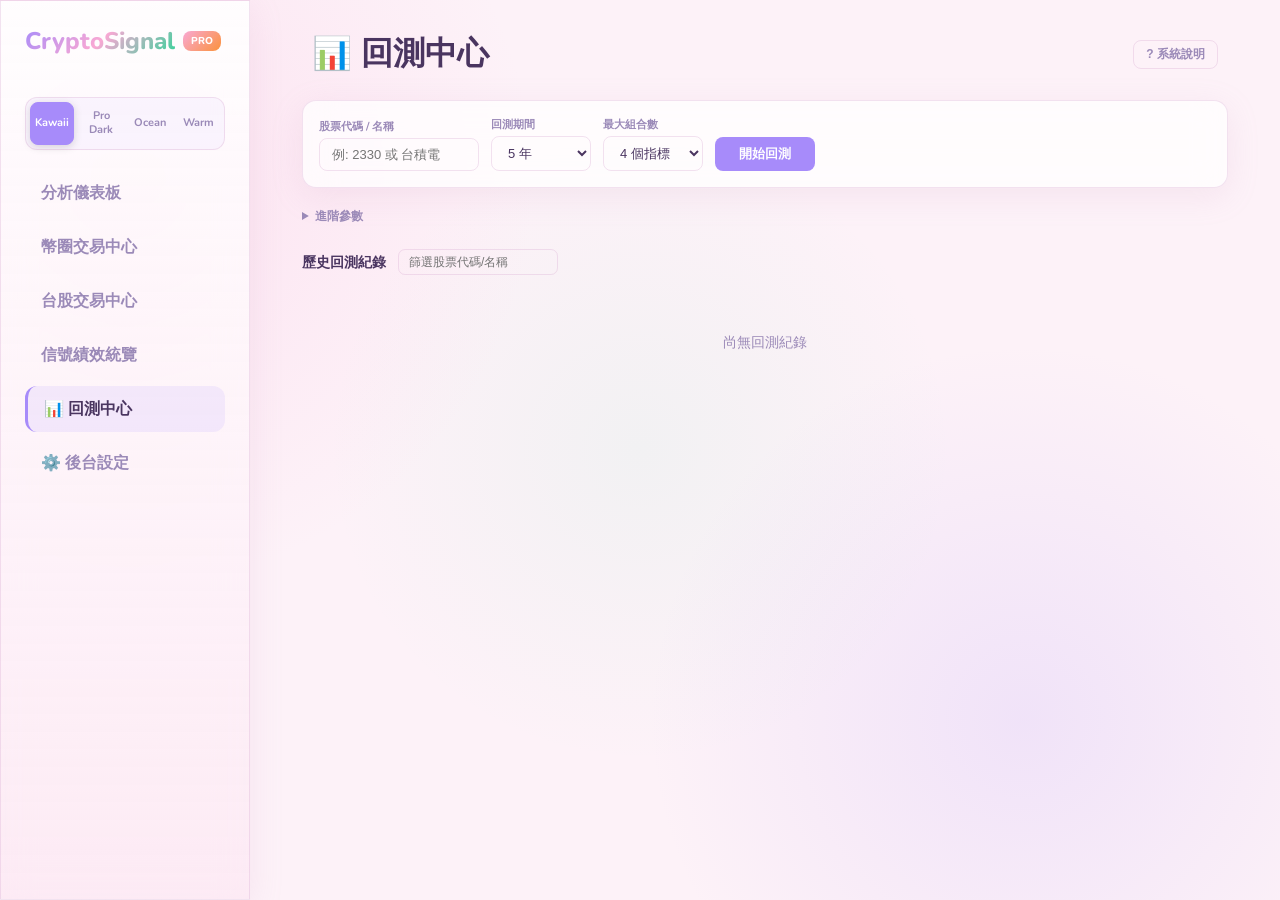
==== frontend/backtest.html @ 54efed79 "feat: 回測中心完整實作 — 引擎、指標、前端、統計排行 - 新增回測引擎 (backtest_engine.py)：numpy 預提取陣列優化，1079 組合 < 1 秒 - 新增 3 個技術指" ====
<!DOCTYPE html>
<html lang="zh-TW" data-theme="kawaii">

<head>
    <meta charset="UTF-8">
    <meta name="viewport" content="width=device-width, initial-scale=1.0">
    <title>回測中心 | CryptoSignal Pro</title>
    <link
        href="https://fonts.googleapis.com/css2?family=Inter:wght@300;400;600;700&family=Outfit:wght@500;700&display=swap"
        rel="stylesheet">
    <link rel="stylesheet" href="style.css">
    <script>
        (function () {
            var t = localStorage.getItem('csp-theme') || 'kawaii';
            document.documentElement.setAttribute('data-theme', t);
        })();
    </script>
    <style>
        .bt-content { padding: 0 20px 24px; }

        /* ── 輸入表單 ── */
        .bt-form {
            display: flex; gap: 12px; align-items: flex-end;
            flex-wrap: wrap; margin-bottom: 20px;
        }
        .bt-form .field { display: flex; flex-direction: column; gap: 4px; }
        .bt-form label { font-size: 11px; font-weight: 700; color: var(--text-muted); }
        .bt-form input, .bt-form select {
            padding: 8px 12px; border-radius: 8px; font-size: 13px;
            border: 1.5px solid var(--border-color);
            background: var(--card-bg); color: var(--text-primary);
        }
        .bt-form input { width: 160px; }
        /* ── 股票搜尋自動完成 ── */
        .symbol-wrap { position: relative; }
        .symbol-dropdown {
            display: none; position: absolute; top: 100%; left: 0; right: 0;
            z-index: 10; margin-top: 2px; border-radius: 8px; overflow: hidden;
            background: var(--card-bg); border: 1.5px solid var(--border-color);
            box-shadow: 0 8px 24px rgba(0,0,0,0.15); max-height: 220px; overflow-y: auto;
        }
        .symbol-dropdown.show { display: block; }
        .symbol-option {
            padding: 8px 12px; font-size: 12px; cursor: pointer;
            display: flex; justify-content: space-between; gap: 8px;
            transition: background 0.1s;
        }
        .symbol-option:hover, .symbol-option.active { background: rgba(167,139,250,0.1); }
        .symbol-option .so-code { font-weight: 700; }
        .symbol-option .so-name { color: var(--text-muted); }
        .symbol-option .so-sector { font-size: 10px; color: var(--text-muted); opacity: 0.7; }
        .bt-form select { min-width: 100px; }
        .bt-form .btn-run {
            padding: 8px 24px; border-radius: 8px; font-size: 13px; font-weight: 700;
            border: none; cursor: pointer;
            background: var(--primary); color: #fff;
            transition: opacity 0.2s;
        }
        .bt-form .btn-run:hover { opacity: 0.85; }
        .bt-form .btn-run:disabled { opacity: 0.4; cursor: not-allowed; }

        /* ── 進階參數收合 ── */
        .bt-advanced { margin-bottom: 16px; }
        .bt-advanced summary {
            font-size: 12px; color: var(--text-muted); cursor: pointer;
            font-weight: 600; margin-bottom: 8px;
        }
        .bt-advanced .adv-row {
            display: flex; gap: 12px; flex-wrap: wrap;
        }
        .bt-advanced .adv-row .field input { width: 120px; }

        /* ── 進度條 ── */
        .bt-progress-wrap {
            display: none; margin-bottom: 20px;
            padding: 16px; border-radius: 12px;
            background: var(--card-bg); border: 1.5px solid var(--border-color);
        }
        .bt-progress-wrap.show { display: block; }
        .bt-progress-label { font-size: 12px; color: var(--text-muted); margin-bottom: 6px; }
        .bt-progress-bar {
            width: 100%; height: 8px; border-radius: 4px;
            background: rgba(167,139,250,0.1); overflow: hidden;
        }
        .bt-progress-bar .fill {
            height: 100%; border-radius: 4px;
            background: var(--primary); transition: width 0.3s;
        }

        /* ── 基準列 ── */
        .bt-baseline {
            font-size: 13px; color: var(--text-muted); margin-bottom: 14px;
        }
        .bt-baseline .val { font-weight: 700; }

        /* ── 結果表格 ── */
        .bt-table-wrap {
            overflow-x: auto; border-radius: 14px;
            border: 1.5px solid var(--border-color);
            background: var(--card-bg, rgba(255,255,255,0.02));
            margin-bottom: 24px;
        }
        .bt-table {
            width: 100%; border-collapse: collapse; font-size: 12px; white-space: nowrap;
        }
        .bt-table th {
            position: sticky; top: 0; z-index: 2;
            background: rgba(167,139,250,0.1); backdrop-filter: blur(4px);
            padding: 10px 10px; text-align: left; font-weight: 700;
            font-size: 11px; color: var(--text-muted);
            border-bottom: 2px solid var(--border-color);
            cursor: pointer; user-select: none;
        }
        .bt-table th:hover { background: rgba(167,139,250,0.18); }
        .bt-table th.sort-asc::after { content: ' \u25B2'; font-size: 9px; }
        .bt-table th.sort-desc::after { content: ' \u25BC'; font-size: 9px; }
        .bt-table td {
            padding: 8px 10px; border-bottom: 1px solid rgba(167,139,250,0.06);
            vertical-align: middle;
        }
        .bt-table tr:hover { background: rgba(167,139,250,0.05); }
        .bt-table .num { text-align: right; font-variant-numeric: tabular-nums; }
        .bt-table .pos { color: var(--buy-color, #10b981); font-weight: 600; }
        .bt-table .neg { color: var(--sell-color, #ef4444); font-weight: 600; }

        /* ── 展開的交易明細 ── */
        .trade-detail-row td { padding: 0 !important; }
        .trade-detail-inner {
            max-height: 300px; overflow-y: auto;
            padding: 10px 16px; background: rgba(167,139,250,0.03);
        }
        .trade-detail-inner table {
            width: 100%; border-collapse: collapse; font-size: 11px;
            table-layout: fixed;
        }
        .trade-detail-inner th {
            position: static; background: transparent;
            border-bottom: 1px solid var(--border-color);
            padding: 6px 8px; font-size: 10px; font-weight: 700;
            color: var(--text-muted); white-space: nowrap;
        }
        .trade-detail-inner td {
            padding: 5px 8px; border-bottom: 1px solid rgba(167,139,250,0.04);
            white-space: nowrap;
        }
        .trade-detail-inner .num {
            text-align: right; font-variant-numeric: tabular-nums;
        }
        .trade-detail-inner .pos { color: var(--buy-color, #10b981); font-weight: 600; }
        .trade-detail-inner .neg { color: var(--sell-color, #ef4444); font-weight: 600; }

        /* ── combo tag ── */
        .combo-tag {
            display: inline-block; padding: 2px 8px; margin: 1px 2px;
            border-radius: 6px; font-size: 11px; font-weight: 600;
            background: rgba(167,139,250,0.12); color: var(--primary);
        }

        /* ── 歷史紀錄 ── */
        .bt-history { margin-top: 8px; }
        .bt-history-header {
            display: flex; align-items: center; gap: 12px; margin-bottom: 10px;
        }
        .bt-history-header h3 {
            font-size: 14px; color: var(--text-primary); margin: 0;
        }
        .history-filter {
            padding: 5px 10px; border-radius: 7px; font-size: 12px;
            border: 1.5px solid var(--border-color);
            background: var(--card-bg); color: var(--text-primary);
            width: 160px; transition: border-color 0.2s;
        }
        .history-filter:focus { border-color: var(--primary); outline: none; }
        .history-filter-count {
            font-size: 11px; color: var(--text-muted); margin-left: auto;
        }
        .history-item {
            display: flex; gap: 16px; align-items: center;
            padding: 10px 14px; border-radius: 10px 10px 10px 10px;
            background: var(--card-bg); border: 1px solid var(--border-color);
            font-size: 12px; cursor: pointer; transition: background 0.15s;
            margin-bottom: 6px;
        }
        .history-item:hover { background: rgba(167,139,250,0.06); }
        .history-item.expanded {
            border-bottom-left-radius: 0; border-bottom-right-radius: 0;
            margin-bottom: 0; border-bottom-color: transparent;
            background: rgba(167,139,250,0.06);
        }
        .history-item .hi-symbol { font-weight: 700; min-width: 90px; }
        .history-item .hi-date { color: var(--text-muted); min-width: 130px; }
        .history-item .hi-actions {
            margin-left: auto; display: flex; align-items: center; gap: 8px;
        }
        .history-item .hi-toggle {
            font-size: 10px; color: var(--text-muted);
            transition: transform 0.2s;
        }
        .history-item .hi-del {
            padding: 2px 6px; border-radius: 5px; border: none; cursor: pointer;
            font-size: 11px; color: var(--text-muted); background: transparent;
            transition: all 0.15s;
        }
        .history-item .hi-del:hover {
            color: var(--sell-color, #ef4444); background: rgba(239,68,68,0.1);
        }
        .history-item.expanded .hi-toggle { transform: rotate(180deg); }
        .history-expand {
            display: none; margin-bottom: 6px; padding: 16px;
            border-radius: 0 0 10px 10px;
            background: var(--card-bg); border: 1px solid var(--border-color);
            border-top: none;
            animation: expandSlide 0.2s ease-out;
        }
        .history-expand.show { display: block; }
        @keyframes expandSlide { from { opacity: 0; max-height: 0; } to { opacity: 1; max-height: 2000px; } }

        /* ── 組合排行榜 ── */
        .bt-stats { margin-bottom: 20px; }
        .bt-stats-header {
            display: flex; align-items: center; gap: 10px; margin-bottom: 10px;
        }
        .bt-stats-header h3 { font-size: 14px; color: var(--text-primary); margin: 0; }
        .bt-stats-header .stats-sub { font-size: 11px; color: var(--text-muted); }
        .stats-card-grid {
            display: grid;
            grid-template-columns: repeat(auto-fill, minmax(320px, 1fr));
            gap: 10px;
        }
        .stats-card {
            padding: 14px 16px; border-radius: 12px;
            background: var(--card-bg); border: 1.5px solid var(--border-color);
            transition: border-color 0.15s;
        }
        .stats-card:hover { border-color: rgba(167,139,250,0.4); }
        .stats-card .sc-rank {
            display: inline-flex; align-items: center; justify-content: center;
            width: 22px; height: 22px; border-radius: 6px; font-size: 11px; font-weight: 700;
            background: rgba(167,139,250,0.15); color: var(--primary); margin-right: 8px;
        }
        .stats-card .sc-rank.gold { background: rgba(255,193,7,0.2); color: #f59e0b; }
        .stats-card .sc-rank.silver { background: rgba(156,163,175,0.2); color: #9ca3af; }
        .stats-card .sc-rank.bronze { background: rgba(205,127,50,0.2); color: #cd7f32; }
        .stats-card .sc-combos { margin-bottom: 8px; }
        .stats-card .sc-metrics {
            display: flex; gap: 14px; flex-wrap: wrap;
            font-size: 11px; color: var(--text-muted); margin-bottom: 6px;
        }
        .stats-card .sc-metrics b { color: var(--text-primary); }
        .stats-card .sc-stocks {
            font-size: 11px; color: var(--text-muted); line-height: 1.6;
        }
        .stats-card .sc-stocks .stock-tag {
            display: inline-block; padding: 1px 7px; margin: 1px 2px;
            border-radius: 5px; font-size: 10px; font-weight: 600;
            background: rgba(16,185,129,0.1); color: var(--buy-color, #10b981);
        }
        .stats-card .sc-stocks .stock-tag.neg {
            background: rgba(239,68,68,0.1); color: var(--sell-color, #ef4444);
        }

        /* ── 空態 ── */
        .bt-empty {
            text-align: center; padding: 48px 20px;
            color: var(--text-muted); font-size: 14px;
        }

        /* ── 說明面板 ── */
        .bt-help-btn {
            display: inline-flex; align-items: center; gap: 5px;
            padding: 5px 12px; border-radius: 8px; font-size: 12px; font-weight: 600;
            border: 1.5px solid var(--border-color); cursor: pointer;
            background: var(--card-bg); color: var(--text-muted);
            transition: all 0.2s;
        }
        .bt-help-btn:hover { background: rgba(167,139,250,0.1); color: var(--primary); border-color: var(--primary); }
        .bt-help-panel {
            display: none; margin-bottom: 20px; padding: 20px 24px;
            border-radius: 14px; background: var(--card-bg);
            border: 1.5px solid var(--border-color);
            font-size: 13px; line-height: 1.8; color: var(--text-primary);
            animation: helpSlide 0.25s ease-out;
        }
        .bt-help-panel.show { display: block; }
        @keyframes helpSlide { from { opacity: 0; transform: translateY(-8px); } to { opacity: 1; transform: translateY(0); } }
        .bt-help-panel h3 { font-size: 15px; margin: 0 0 12px; color: var(--primary); }
        .bt-help-panel h4 { font-size: 13px; margin: 16px 0 6px; color: var(--text-primary); font-weight: 700; }
        .bt-help-panel p { margin: 4px 0; color: var(--text-secondary, var(--text-muted)); }
        .bt-help-panel ul { margin: 4px 0 4px 18px; padding: 0; }
        .bt-help-panel li { margin: 2px 0; color: var(--text-secondary, var(--text-muted)); }
        .bt-help-panel .help-note {
            margin-top: 14px; padding: 10px 14px; border-radius: 8px;
            background: rgba(167,139,250,0.08); font-size: 12px;
            border-left: 3px solid var(--primary);
        }
        .bt-help-panel .help-grid {
            display: grid; grid-template-columns: repeat(auto-fill, minmax(200px, 1fr));
            gap: 6px 16px; margin: 6px 0;
        }
        .bt-help-panel .help-grid span {
            font-size: 12px; padding: 3px 0;
        }
        .bt-help-panel .help-close {
            float: right; border: none; background: none; cursor: pointer;
            font-size: 18px; color: var(--text-muted); line-height: 1;
        }
        .bt-help-panel .help-close:hover { color: var(--primary); }

        /* ── 狀態訊息 ── */
        .bt-status {
            padding: 12px 16px; border-radius: 10px; margin-bottom: 16px;
            font-size: 13px; display: none;
        }
        .bt-status.error {
            display: block; background: rgba(239,68,68,0.1);
            border: 1px solid rgba(239,68,68,0.3); color: var(--sell-color);
        }
    </style>
</head>

<body>
    <div class="app-container">
        <aside class="sidebar glass-panel">
            <div class="logo">
                <span class="glow-text">CryptoSignal</span>
                <span class="pro-badge">PRO</span>
            </div>
            <div class="theme-switcher">
                <button class="theme-btn active" data-theme-value="kawaii">Kawaii</button>
                <button class="theme-btn" data-theme-value="pro-dark">Pro Dark</button>
                <button class="theme-btn" data-theme-value="ocean">Ocean</button>
                <button class="theme-btn" data-theme-value="warm">Warm</button>
            </div>
            <nav class="nav-menu">
                <a href="index.html" class="nav-item">分析儀表板</a>
                <a href="trading.html" class="nav-item">幣圈交易中心</a>
                <a href="sector_trading.html" class="nav-item">台股交易中心</a>
                <a href="signal_performance.html" class="nav-item">信號績效統覽</a>
                <a href="backtest.html" class="nav-item active">📊 回測中心</a>
                <a href="settings.html" class="nav-item">⚙️ 後台設定</a>
            </nav>
        </aside>

        <main class="main-content">
            <header class="top-bar">
                <h1>📊 回測中心</h1>
                <button class="bt-help-btn" onclick="toggleHelp()">? 系統說明</button>
            </header>

            <div class="bt-content">
                <!-- 說明面板 -->
                <div class="bt-help-panel" id="help-panel">
                    <button class="help-close" onclick="toggleHelp()">&times;</button>
                    <h3>回測系統說明</h3>

                    <h4>什麼是回測？</h4>
                    <p>回測系統會自動將所有技術指標排列組合，模擬歷史行情下的買賣操作，找出表現最佳的指標組合，幫助你制定交易策略。</p>

                    <h4>涵蓋的技術指標（共 13 個）</h4>
                    <div class="help-grid">
                        <span>RSI 相對強弱</span>
                        <span>MACD 趨勢動能</span>
                        <span>布林通道</span>
                        <span>MFI 資金流量</span>
                        <span>EMA 均線交叉</span>
                        <span>成交量分析</span>
                        <span>ADX 趨勢強度</span>
                        <span>隨機 RSI</span>
                        <span>爆量反轉</span>
                        <span>均線拉回支撐</span>
                        <span>乖離率 (BIAS)</span>
                        <span>KD 隨機指標</span>
                        <span>威廉指標 %R</span>
                    </div>

                    <h4>買賣邏輯</h4>
                    <ul>
                        <li><b>買入條件：</b>組合內<b>所有</b>指標同時發出買入信號（交集）</li>
                        <li><b>賣出條件：</b>組合內<b>任一</b>指標發出賣出信號（聯集）</li>
                        <li><b>執行價：</b>信號產生的<b>隔日開盤價</b>（避免未來偏差 look-ahead bias）</li>
                        <li><b>倉位：</b>每次以 95% 資金全倉買入，賣出後全部出清</li>
                    </ul>

                    <h4>回測期間與暖機</h4>
                    <p>系統從今天往回抓取歷史日K資料。前 <b>200 個交易日</b>為暖機期，僅用於計算指標初始值（如 EMA200），不會產生交易。</p>
                    <ul>
                        <li><b>1 年</b>（約 252 天）：扣暖機後僅剩約 50 天有效回測，參考性較低</li>
                        <li><b>2 年</b>（約 504 天）：約 300 天有效回測，適合快速驗證</li>
                        <li><b>5 年</b>（約 1260 天）：超過 1000 天有效回測，結果最可靠</li>
                    </ul>

                    <h4>結果欄位解讀</h4>
                    <ul>
                        <li><b>報酬率：</b>回測期間總損益百分比</li>
                        <li><b>年化：</b>將總報酬換算成年化報酬率</li>
                        <li><b>最大回撤：</b>期間內從高點到低點的最大跌幅，衡量風險</li>
                        <li><b>勝率：</b>獲利交易次數 / 總交易次數</li>
                        <li><b>夏普比率：</b>平均報酬 / 報酬波動，越高越好</li>
                        <li><b>盈虧比：</b>平均獲利 / 平均虧損，> 1 代表賺多賠少</li>
                        <li><b>基準（買入持有）：</b>不做任何操作、直接持有的報酬率，用來對比策略是否優於大盤</li>
                    </ul>

                    <h4>費用假設</h4>
                    <p>預設手續費 0.1425%（台股券商公定費率）、交易稅 0.3%（賣出時收取），可在進階參數中調整。</p>

                    <div class="help-note">
                        點擊結果表格的任一列可展開該組合的<b>每筆交易明細</b>（前 100 名）。帶有 * 標記的交易表示回測結束時尚未平倉，以最後收盤價強制結算。
                    </div>
                </div>

                <!-- 輸入表單 -->
                <div class="bt-form glass-panel" style="padding:16px; border-radius:14px;">
                    <div class="field symbol-wrap">
                        <label>股票代碼 / 名稱</label>
                        <input type="text" id="inp-symbol" placeholder="例: 2330 或 台積電" value="" autocomplete="off">
                        <div class="symbol-dropdown" id="symbol-dropdown"></div>
                    </div>
                    <div class="field">
                        <label>回測期間</label>
                        <select id="inp-period">
                            <option value="1y">1 年</option>
                            <option value="2y">2 年</option>
                            <option value="5y" selected>5 年</option>
                        </select>
                    </div>
                    <div class="field">
                        <label>最大組合數</label>
                        <select id="inp-max-combo">
                            <option value="2">2 個指標</option>
                            <option value="3">3 個指標</option>
                            <option value="4" selected>4 個指標</option>
                        </select>
                    </div>
                    <button class="btn-run" id="btn-run" onclick="startBacktest()">開始回測</button>
                </div>

                <!-- 進階參數 -->
                <details class="bt-advanced">
                    <summary>進階參數</summary>
                    <div class="adv-row">
                        <div class="field">
                            <label>初始資金</label>
                            <input type="number" id="inp-capital" value="1000000">
                        </div>
                        <div class="field">
                            <label>手續費率</label>
                            <input type="number" id="inp-commission" value="0.001425" step="0.0001">
                        </div>
                        <div class="field">
                            <label>交易稅率</label>
                            <input type="number" id="inp-tax" value="0.003" step="0.0001">
                        </div>
                    </div>
                </details>

                <!-- 狀態訊息 -->
                <div class="bt-status" id="bt-status"></div>

                <!-- 進度條 -->
                <div class="bt-progress-wrap" id="progress-wrap">
                    <div class="bt-progress-label" id="progress-label">準備中...</div>
                    <div class="bt-progress-bar"><div class="fill" id="progress-fill" style="width:0%"></div></div>
                </div>

                <!-- 組合排行榜 -->
                <div class="bt-stats" id="stats-section" style="display:none">
                    <div class="bt-stats-header">
                        <h3>指標組合排行榜</h3>
                        <span class="stats-sub" id="stats-sub"></span>
                    </div>
                    <div class="stats-card-grid" id="stats-grid"></div>
                </div>

                <!-- 歷史紀錄 -->
                <div class="bt-history">
                    <div class="bt-history-header">
                        <h3>歷史回測紀錄</h3>
                        <input type="text" class="history-filter" id="history-filter" placeholder="篩選股票代碼/名稱" oninput="filterHistory()">
                        <span class="history-filter-count" id="history-filter-count"></span>
                    </div>
                    <div id="history-list"><div class="bt-empty">尚無回測紀錄</div></div>
                </div>
            </div>
        </main>
    </div>

    <script>
    // ── Theme switcher ──
    document.querySelectorAll('.theme-btn').forEach(btn => {
        const v = btn.getAttribute('data-theme-value');
        if (v === (localStorage.getItem('csp-theme') || 'kawaii')) btn.classList.add('active');
        else btn.classList.remove('active');
        btn.addEventListener('click', () => {
            document.documentElement.setAttribute('data-theme', v);
            localStorage.setItem('csp-theme', v);
            document.querySelectorAll('.theme-btn').forEach(b => b.classList.remove('active'));
            btn.classList.add('active');
        });
    });

    // ── Help toggle ──
    function toggleHelp() {
        document.getElementById('help-panel').classList.toggle('show');
    }

    // ── Symbol autocomplete ──
    let acTimer = null;
    let acResults = [];
    let acIndex = -1;
    const inpSymbol = document.getElementById('inp-symbol');
    const dropdown = document.getElementById('symbol-dropdown');

    inpSymbol.addEventListener('input', () => {
        clearTimeout(acTimer);
        delete inpSymbol.dataset.name;  // 手動輸入時清除殘留名稱
        const q = inpSymbol.value.trim();
        if (q.length < 1) { hideDropdown(); return; }
        acTimer = setTimeout(() => fetchSuggestions(q), 250);
    });

    inpSymbol.addEventListener('keydown', (e) => {
        if (!dropdown.classList.contains('show')) return;
        if (e.key === 'ArrowDown') { e.preventDefault(); acIndex = Math.min(acIndex + 1, acResults.length - 1); highlightOption(); }
        else if (e.key === 'ArrowUp') { e.preventDefault(); acIndex = Math.max(acIndex - 1, 0); highlightOption(); }
        else if (e.key === 'Enter' && acIndex >= 0) { e.preventDefault(); selectOption(acResults[acIndex]); }
        else if (e.key === 'Escape') { hideDropdown(); }
    });

    document.addEventListener('click', (e) => {
        if (!e.target.closest('.symbol-wrap')) hideDropdown();
    });

    async function fetchSuggestions(q) {
        try {
            const res = await fetch('/api/stock-lookup?q=' + encodeURIComponent(q));
            acResults = await res.json();
            if (!acResults.length) { hideDropdown(); return; }
            acIndex = -1;
            dropdown.innerHTML = acResults.map((r, i) =>
                `<div class="symbol-option" data-idx="${i}" onmousedown="selectOption(acResults[${i}])">
                    <span><span class="so-code">${r.symbol.replace('.TW','').replace('.TWO','')}</span> <span class="so-name">${r.name}</span></span>
                    ${r.sector ? `<span class="so-sector">${r.sector}</span>` : ''}
                </div>`
            ).join('');
            dropdown.classList.add('show');
        } catch { hideDropdown(); }
    }

    function selectOption(item) {
        inpSymbol.value = item.symbol;
        inpSymbol.dataset.name = item.name;
        hideDropdown();
    }

    function highlightOption() {
        dropdown.querySelectorAll('.symbol-option').forEach((el, i) => {
            el.classList.toggle('active', i === acIndex);
        });
    }

    function hideDropdown() { dropdown.classList.remove('show'); acResults = []; acIndex = -1; }

    async function resolveSymbol(input) {
        // 純數字 → 加 .TW
        if (/^\d{4,5}$/.test(input)) return { symbol: input + '.TW', name: '' };
        // 已含 .TW/.TWO → 直接用
        if (/\.\w+$/.test(input)) return { symbol: input, name: '' };
        // 中文或其他 → 查 API
        try {
            const res = await fetch('/api/stock-lookup?q=' + encodeURIComponent(input));
            const list = await res.json();
            if (list.length > 0) return { symbol: list[0].symbol, name: list[0].name };
        } catch {}
        return null;
    }

    // ── State ──
    let currentTaskId = null;
    let pollTimer = null;

    // ── Start backtest ──
    async function startBacktest() {
        const rawInput = document.getElementById('inp-symbol').value.trim();
        if (!rawInput) { showStatus('請輸入股票代碼或名稱', true); return; }

        // 解析輸入
        const resolved = await resolveSymbol(rawInput);
        if (!resolved) {
            showStatus(`找不到「${rawInput}」對應的股票`, true);
            return;
        }
        const symbol = resolved.symbol;
        // 更新輸入框顯示
        inpSymbol.value = symbol;

        const payload = {
            symbol: symbol,
            symbol_name: resolved.name || inpSymbol.dataset.name || '',
            period: document.getElementById('inp-period').value,
            max_combo_size: parseInt(document.getElementById('inp-max-combo').value),
            min_combo_size: 2,
            initial_capital: parseFloat(document.getElementById('inp-capital').value),
            commission_rate: parseFloat(document.getElementById('inp-commission').value),
            tax_rate: parseFloat(document.getElementById('inp-tax').value),
        };

        document.getElementById('btn-run').disabled = true;
        hideStatus();
        showProgress('送出回測請求...', 0);

        try {
            const res = await fetch('/api/backtest/run', {
                method: 'POST',
                headers: { 'Content-Type': 'application/json' },
                body: JSON.stringify(payload),
            });
            const data = await res.json();

            if (data.status === 'error') {
                showStatus(data.message, true);
                hideProgress();
                document.getElementById('btn-run').disabled = false;
                return;
            }

            currentTaskId = data.task_id;
            showProgress('回測啟動中...', 5);
            pollStatus();
        } catch (e) {
            showStatus('連線失敗：' + e.message, true);
            hideProgress();
            document.getElementById('btn-run').disabled = false;
        }
    }

    // ── Poll status ──
    function pollStatus() {
        if (!currentTaskId) return;
        clearTimeout(pollTimer);

        pollTimer = setTimeout(async () => {
            try {
                const res = await fetch('/api/backtest/status/' + currentTaskId);
                const data = await res.json();

                const statusMap = {
                    'queued': '排隊中...',
                    'fetching_data': '正在抓取歷史資料...',
                    'preparing_signals': '計算指標信號中（此步驟較久）...',
                    'running_combos': '跑組合回測中...',
                };

                if (data.status === 'completed') {
                    showProgress('回測完成！', 100);
                    document.getElementById('btn-run').disabled = false;
                    const finishedTaskId = currentTaskId;
                    await loadHistory();
                    loadStats();
                    toggleHistoryResult(finishedTaskId);
                    setTimeout(hideProgress, 1500);
                    return;
                } else if (data.status === 'failed') {
                    showStatus('回測失敗：' + (data.error || '未知錯誤'), true);
                    hideProgress();
                    document.getElementById('btn-run').disabled = false;
                    return;
                } else {
                    const pct = data.progress || 0;
                    const label = statusMap[data.status] || data.status;
                    const extra = data.completed_combos
                        ? ` (${data.completed_combos}/${data.total_combos})`
                        : '';
                    showProgress(label + extra, Math.max(pct, 5));
                    pollStatus();
                }
            } catch {
                pollStatus();
            }
        }, 1500);
    }

    // ── Toggle history result (expand/collapse below the item) ──
    async function toggleHistoryResult(taskId) {
        const safeId = taskId.replace(/[^a-zA-Z0-9_]/g, '_');
        const item = document.getElementById('hi-' + safeId);
        const panel = document.getElementById('he-' + safeId);
        if (!item || !panel) return;

        // 已展開 → 收合
        if (panel.classList.contains('show')) {
            panel.classList.remove('show');
            item.classList.remove('expanded');
            return;
        }

        // 收合其他已展開的
        document.querySelectorAll('.history-expand.show').forEach(el => {
            el.classList.remove('show');
        });
        document.querySelectorAll('.history-item.expanded').forEach(el => {
            el.classList.remove('expanded');
        });

        // 展開此項
        item.classList.add('expanded');
        panel.classList.add('show');
        panel.innerHTML = '<div style="padding:12px; color:var(--text-muted); font-size:12px">載入中...</div>';

        try {
            const res = await fetch('/api/backtest/result/' + taskId);
            const data = await res.json();
            if (!data || !data.results || !Array.isArray(data.results)) {
                panel.innerHTML = '<div style="padding:12px; color:var(--text-muted); font-size:12px">找不到回測結果（任務可能已過期）</div>';
                return;
            }
            renderResult(data, panel);
            item.scrollIntoView({ behavior: 'smooth', block: 'start' });
        } catch (e) {
            panel.innerHTML = `<div style="padding:12px; color:var(--sell-color); font-size:12px">載入失敗：${e.message}</div>`;
        }
    }

    // ── Render result ──
    let renderCounter = 0;
    function renderResult(data, targetEl) {
        const area = targetEl;
        const results = data.results || [];
        const uid = 'r' + (++renderCounter) + '_';  // 唯一前綴，避免 ID 衝突

        const nameLabel = data.symbol_name ? ` ${data.symbol_name}` : '';
        const baseClass = data.buy_and_hold_return >= 0 ? 'pos' : 'neg';
        let html = `<div class="bt-baseline">基準：買入持有 <span class="val ${baseClass}">${fmtPct(data.buy_and_hold_return)}</span> ｜ ${data.symbol}${nameLabel} ｜ 期間 ${data.period} ｜ 共 ${data.total_combos} 種組合</div>`;

        if (!results.length) {
            html += '<div class="bt-empty">沒有回測結果</div>';
            area.innerHTML = html;
            return;
        }

        // 只顯示前 100 名
        const top = results.slice(0, 100);

        html += `<div class="bt-table-wrap"><table class="bt-table">
            <thead><tr>
                <th>#</th>
                <th>指標組合</th>
                <th class="num">報酬率</th>
                <th class="num">年化</th>
                <th class="num">最大回撤</th>
                <th class="num">勝率</th>
                <th class="num">交易次數</th>
                <th class="num">均持有天</th>
                <th class="num">夏普</th>
                <th class="num">盈虧比</th>
            </tr></thead><tbody>`;

        top.forEach((r, idx) => {
            const rank = r.rank || (idx + 1);
            const retClass = r.total_return_pct >= 0 ? 'pos' : 'neg';
            const annClass = r.annual_return_pct >= 0 ? 'pos' : 'neg';
            const comboTags = (r.combo_display || r.combo).map(c => `<span class="combo-tag">${c}</span>`).join('');
            const rowId = uid + rank;

            html += `<tr onclick="toggleDetail('${rowId}')" style="cursor:pointer">
                <td>${rank}</td>
                <td>${comboTags}</td>
                <td class="num ${retClass}">${fmtPct(r.total_return_pct)}</td>
                <td class="num ${annClass}">${fmtPct(r.annual_return_pct)}</td>
                <td class="num neg">${fmtPct(-Math.abs(r.max_drawdown_pct))}</td>
                <td class="num">${r.win_rate}%</td>
                <td class="num">${r.trade_count}</td>
                <td class="num">${r.avg_hold_days}</td>
                <td class="num">${r.sharpe_ratio}</td>
                <td class="num">${r.profit_loss_ratio}</td>
            </tr>`;

            // 隱藏的交易明細行
            html += `<tr class="trade-detail-row" id="${rowId}" style="display:none">
                <td colspan="10"><div class="trade-detail-inner">${renderTrades(r.trades)}</div></td>
            </tr>`;
        });

        html += '</tbody></table></div>';
        area.innerHTML = html;
    }

    function renderTrades(trades) {
        if (!trades || !trades.length) return '<div style="padding:8px; color:var(--text-muted)">無交易紀錄</div>';
        let h = `<table><thead><tr>
            <th>買入日期</th><th>賣出日期</th><th class="num">買入價</th><th class="num">賣出價</th>
            <th class="num">持有天</th><th class="num">損益</th><th class="num">損益%</th>
        </tr></thead><tbody>`;
        trades.forEach(t => {
            const cls = t.pnl_pct >= 0 ? 'pos' : 'neg';
            const forced = t.forced_close ? ' *' : '';
            h += `<tr>
                <td>${fmtDate(t.entry_date)}</td>
                <td>${fmtDate(t.exit_date)}${forced}</td>
                <td class="num">${fmtNum(t.entry_price)}</td>
                <td class="num">${fmtNum(t.exit_price)}</td>
                <td class="num">${t.hold_days}</td>
                <td class="num ${cls}">${fmtMoney(t.pnl)}</td>
                <td class="num ${cls}">${fmtPct(t.pnl_pct)}</td>
            </tr>`;
        });
        h += '</tbody></table>';
        return h;
    }

    function toggleDetail(rowId) {
        const row = document.getElementById(rowId);
        if (!row) return;
        row.style.display = row.style.display === 'none' ? '' : 'none';
    }

    // ── History ──
    let historyRecords = [];  // 存下來給 filter 用

    async function loadHistory() {
        try {
            const res = await fetch('/api/backtest/history');
            const data = await res.json();
            historyRecords = data.records || [];
            renderHistory(historyRecords);
        } catch { /* ignore */ }
    }

    function renderHistory(records) {
        const el = document.getElementById('history-list');
        const countEl = document.getElementById('history-filter-count');

        if (!records.length) {
            el.innerHTML = '<div class="bt-empty">尚無回測紀錄</div>';
            countEl.textContent = '';
            return;
        }

        const filterVal = (document.getElementById('history-filter').value || '').trim().toLowerCase();
        const isFiltered = filterVal.length > 0;
        countEl.textContent = isFiltered ? `${records.length} / ${historyRecords.length}` : '';

        el.innerHTML = records.map(r => {
            const retClass = (r.best_return || 0) >= 0 ? 'pos' : 'neg';
            const combo = (r.best_combo || []).join(' + ');
            const safeId = r.task_id.replace(/[^a-zA-Z0-9_]/g, '_');
            const nameLabel = r.symbol_name ? ` ${r.symbol_name}` : '';
            return `<div class="history-item" id="hi-${safeId}" onclick="toggleHistoryResult('${r.task_id}')">
                <span class="hi-symbol">${r.symbol}${nameLabel}</span>
                <span>${r.period}</span>
                <span class="hi-date">${r.created_at || ''}</span>
                <span>最佳: ${combo} <span class="${retClass}">${fmtPct(r.best_return)}</span></span>
                <span class="hi-actions">
                    <button class="hi-del" onclick="event.stopPropagation(); deleteRecord('${r.task_id}')" title="刪除此紀錄">&times;</button>
                    <span class="hi-toggle">&#9660;</span>
                </span>
            </div>
            <div class="history-expand" id="he-${safeId}"></div>`;
        }).join('');
    }

    function filterHistory() {
        const q = document.getElementById('history-filter').value.trim().toLowerCase();
        if (!q) { renderHistory(historyRecords); return; }
        const filtered = historyRecords.filter(r => {
            const code = (r.symbol || '').toLowerCase();
            const name = (r.symbol_name || '').toLowerCase();
            return code.includes(q) || name.includes(q);
        });
        renderHistory(filtered);
    }

    // ── Delete record ──
    async function deleteRecord(taskId) {
        if (!confirm('確定刪除此回測紀錄？')) return;
        try {
            const res = await fetch('/api/backtest/history/' + taskId, { method: 'DELETE' });
            const data = await res.json();
            if (data.status === 'deleted') {
                loadHistory();
                loadStats();
            }
        } catch (e) {
            alert('刪除失敗：' + e.message);
        }
    }

    // ── Stats leaderboard ──
    async function loadStats() {
        try {
            const res = await fetch('/api/backtest/stats');
            const data = await res.json();
            const combos = data.combos || [];
            const section = document.getElementById('stats-section');
            const grid = document.getElementById('stats-grid');
            const sub = document.getElementById('stats-sub');

            if (!combos.length) {
                section.style.display = 'none';
                return;
            }

            section.style.display = '';
            sub.textContent = `統計自 ${data.stock_count} 檔股票的回測結果（同股票+期間取最新一次）`;

            grid.innerHTML = combos.slice(0, 12).map((c, i) => {
                const rankClass = i === 0 ? 'gold' : i === 1 ? 'silver' : i === 2 ? 'bronze' : '';
                const comboTags = (c.combo_display || c.combo).map(n => `<span class="combo-tag">${n}</span>`).join('');

                const retClass = c.avg_return_pct >= 0 ? 'pos' : 'neg';
                const bestClass = c.best_return_pct >= 0 ? 'pos' : 'neg';
                const bestLabel = c.best_symbol_name
                    ? `${c.best_symbol.replace('.TW','')} ${c.best_symbol_name}`
                    : c.best_symbol.replace('.TW','');

                // 第 1 名的股票標籤
                const stockTags = c.first_place.map(fp => {
                    const label = fp.symbol_name
                        ? `${fp.symbol.replace('.TW','')} ${fp.symbol_name}`
                        : fp.symbol.replace('.TW','');
                    const cls = fp.return_pct >= 0 ? '' : ' neg';
                    return `<span class="stock-tag${cls}">${label} ${fmtPct(fp.return_pct)}</span>`;
                }).join('');

                return `<div class="stats-card">
                    <div class="sc-combos">
                        <span class="sc-rank ${rankClass}">${i + 1}</span>${comboTags}
                    </div>
                    <div class="sc-metrics">
                        <span>冠軍 <b>${c.first_count} 次</b></span>
                        <span>平均報酬 <b class="${retClass}">${fmtPct(c.avg_return_pct)}</b></span>
                        <span>平均勝率 <b>${c.avg_win_rate}%</b></span>
                        <span>平均夏普 <b>${c.avg_sharpe}</b></span>
                    </div>
                    ${c.first_place.length ? `<div class="sc-stocks">冠軍股票：${stockTags}</div>` : ''}
                </div>`;
            }).join('');
        } catch { /* ignore */ }
    }

    // ── Helpers ──
    function fmtPct(v) {
        if (v == null || isNaN(v)) return '--';
        return (v >= 0 ? '+' : '') + v.toFixed(2) + '%';
    }
    function fmtNum(v) {
        if (v == null) return '--';
        return Number(v).toLocaleString('zh-TW', { maximumFractionDigits: 2 });
    }
    function fmtMoney(v) {
        if (v == null) return '--';
        const s = (v >= 0 ? '+' : '') + Number(v).toLocaleString('zh-TW');
        return s;
    }
    function fmtDate(d) {
        if (!d) return '--';
        return d.slice(0, 10);
    }
    function showProgress(text, pct) {
        const wrap = document.getElementById('progress-wrap');
        wrap.classList.add('show');
        document.getElementById('progress-label').textContent = text;
        document.getElementById('progress-fill').style.width = pct + '%';
    }
    function hideProgress() {
        document.getElementById('progress-wrap').classList.remove('show');
    }
    function showStatus(msg, isError) {
        const el = document.getElementById('bt-status');
        el.textContent = msg;
        el.className = 'bt-status' + (isError ? ' error' : '');
    }
    function hideStatus() {
        const el = document.getElementById('bt-status');
        el.style.display = 'none';
        el.className = 'bt-status';
    }

    // ── Init ──
    loadHistory();
    loadStats();
    </script>
</body>
</html>
---- frontend/style.css ----
/* === Multi-Theme System === */
/* Google Fonts */
@import url('https://fonts.googleapis.com/css2?family=Nunito:wght@400;600;700;800&family=Inter:wght@300;400;500;600;700;800&display=swap');

:root {
    --bg-dark: #fdf2f8;
    --bg-card: rgba(255, 255, 255, 0.75);
    --border-color: rgba(219, 176, 213, 0.35);
    --glass-shadow: 0 8px 32px 0 rgba(199, 146, 190, 0.15);

    --primary: #a78bfa;
    --glow-primary: rgba(167, 139, 250, 0.4);

    --buy-color: #34d399;
    --glow-buy: rgba(52, 211, 153, 0.5);

    --sell-color: #fb7185;
    --glow-sell: rgba(251, 113, 133, 0.5);

    --neutral-color: #c4b5fd;

    --text-main: #4a3560;
    --text-muted: #9b8ab8;

    /* Cute accent colors */
    --accent-pink: #f9a8d4;
    --accent-peach: #fdba74;
    --accent-mint: #6ee7b7;
    --accent-lavender: #c4b5fd;
    --accent-sky: #7dd3fc;

    /* Chart-specific variables */
    --chart-bg: #131722;
    --chart-text: #d1d4dc;
    --chart-grid: rgba(42, 46, 57, 0.5);
    --chart-up: #26a69a;
    --chart-down: #ef5350;
    --chart-border: rgba(197, 203, 206, 0.8);
}

/* === Professional Dark Theme === */
[data-theme="pro-dark"] {
    --bg-dark: #0f172a;
    --bg-card: rgba(30, 41, 59, 0.75);
    --border-color: rgba(71, 85, 105, 0.45);
    --glass-shadow: 0 8px 32px 0 rgba(0, 0, 0, 0.3);

    --primary: #3b82f6;
    --glow-primary: rgba(59, 130, 246, 0.4);

    --buy-color: #10b981;
    --glow-buy: rgba(16, 185, 129, 0.5);

    --sell-color: #ef4444;
    --glow-sell: rgba(239, 68, 68, 0.5);

    --neutral-color: #64748b;

    --text-main: #e2e8f0;
    --text-muted: #94a3b8;

    --accent-pink: #f472b6;
    --accent-peach: #fb923c;
    --accent-mint: #34d399;
    --accent-lavender: #818cf8;
    --accent-sky: #38bdf8;

    --chart-bg: #0f172a;
    --chart-text: #94a3b8;
    --chart-grid: rgba(51, 65, 85, 0.5);
    --chart-up: #10b981;
    --chart-down: #ef4444;
    --chart-border: rgba(71, 85, 105, 0.8);
}

/* === Ocean Blue Theme === */
[data-theme="ocean"] {
    --bg-dark: #0c1929;
    --bg-card: rgba(13, 36, 64, 0.75);
    --border-color: rgba(56, 189, 248, 0.2);
    --glass-shadow: 0 8px 32px 0 rgba(7, 89, 133, 0.2);

    --primary: #06b6d4;
    --glow-primary: rgba(6, 182, 212, 0.4);

    --buy-color: #2dd4bf;
    --glow-buy: rgba(45, 212, 191, 0.5);

    --sell-color: #f87171;
    --glow-sell: rgba(248, 113, 113, 0.5);

    --neutral-color: #67e8f9;

    --text-main: #e0f2fe;
    --text-muted: #7dd3fc;

    --accent-pink: #f9a8d4;
    --accent-peach: #fdba74;
    --accent-mint: #5eead4;
    --accent-lavender: #a5b4fc;
    --accent-sky: #38bdf8;

    --chart-bg: #0c1929;
    --chart-text: #7dd3fc;
    --chart-grid: rgba(14, 116, 144, 0.3);
    --chart-up: #2dd4bf;
    --chart-down: #f87171;
    --chart-border: rgba(56, 189, 248, 0.4);
}

/* === Warm Gentle Theme (米色護眼) === */
[data-theme="warm"] {
    --bg-dark: #f5f0e8;
    --bg-card: rgba(255, 252, 247, 0.8);
    --border-color: rgba(180, 166, 145, 0.3);
    --glass-shadow: 0 8px 32px 0 rgba(160, 140, 110, 0.1);

    --primary: #8b7355;
    --glow-primary: rgba(139, 115, 85, 0.3);

    --buy-color: #5a9e6f;
    --glow-buy: rgba(90, 158, 111, 0.4);

    --sell-color: #c0736e;
    --glow-sell: rgba(192, 115, 110, 0.4);

    --neutral-color: #a89f91;

    --text-main: #3d3529;
    --text-muted: #8a7e6b;

    --accent-pink: #d4a0a0;
    --accent-peach: #d4a76a;
    --accent-mint: #7bb58e;
    --accent-lavender: #9e94b8;
    --accent-sky: #7caeb8;

    --chart-bg: #2b2620;
    --chart-text: #c4b99a;
    --chart-grid: rgba(139, 115, 85, 0.25);
    --chart-up: #5a9e6f;
    --chart-down: #c0736e;
    --chart-border: rgba(180, 166, 145, 0.5);
}

* {
    box-sizing: border-box;
    margin: 0;
    padding: 0;
}

body {
    font-family: 'Nunito', 'Inter', sans-serif;
    background-color: var(--bg-dark);
    color: var(--text-main);
    background-image:
        radial-gradient(circle at 10% 20%, rgba(249, 168, 212, 0.2), transparent 30%),
        radial-gradient(circle at 80% 80%, rgba(167, 139, 250, 0.15), transparent 30%),
        radial-gradient(circle at 50% 50%, rgba(110, 231, 183, 0.08), transparent 40%);
    min-height: 100vh;
    overflow-x: hidden;
}

[data-theme="pro-dark"] body {
    font-family: 'Inter', sans-serif;
    background-image:
        radial-gradient(circle at 15% 25%, rgba(59, 130, 246, 0.08), transparent 35%),
        radial-gradient(circle at 85% 75%, rgba(16, 185, 129, 0.05), transparent 35%);
}

[data-theme="ocean"] body {
    font-family: 'Nunito', sans-serif;
    background-image:
        radial-gradient(ellipse at 10% 90%, rgba(6, 182, 212, 0.15), transparent 50%),
        radial-gradient(ellipse at 90% 10%, rgba(56, 189, 248, 0.1), transparent 50%),
        radial-gradient(circle at 50% 50%, rgba(45, 212, 191, 0.05), transparent 40%);
}

[data-theme="warm"] body {
    font-family: 'Nunito', sans-serif;
    background-image:
        radial-gradient(circle at 20% 30%, rgba(210, 180, 140, 0.15), transparent 40%),
        radial-gradient(circle at 80% 70%, rgba(139, 115, 85, 0.08), transparent 35%);
}

h1, h2, h3, .glow-text {
    font-family: 'Nunito', 'Outfit', sans-serif;
}

[data-theme="pro-dark"] h1,
[data-theme="pro-dark"] h2,
[data-theme="pro-dark"] h3,
[data-theme="pro-dark"] .glow-text {
    font-family: 'Inter', sans-serif;
}

.glass-panel {
    background: var(--bg-card);
    backdrop-filter: blur(16px);
    -webkit-backdrop-filter: blur(16px);
    border: 1.5px solid var(--border-color);
    border-radius: 20px;
    box-shadow: var(--glass-shadow);
}

.app-container {
    display: flex;
    height: 100vh;
}

/* Sidebar */
.sidebar {
    width: 250px;
    padding: 24px;
    display: flex;
    flex-direction: column;
    border-right: 1.5px solid var(--border-color);
    border-radius: 0;
    background: linear-gradient(180deg, rgba(255,255,255,0.9), rgba(252,231,243,0.7));
}

[data-theme="pro-dark"] .sidebar {
    background: linear-gradient(180deg, rgba(15,23,42,0.95), rgba(30,41,59,0.9));
}

[data-theme="ocean"] .sidebar {
    background: linear-gradient(180deg, rgba(12,25,41,0.95), rgba(13,36,64,0.9));
}

[data-theme="warm"] .sidebar {
    background: linear-gradient(180deg, rgba(245,240,232,0.95), rgba(235,225,210,0.9));
}

/* Market Ticker Strip */
.market-ticker-strip {
    height: 36px;
    background: linear-gradient(90deg, rgba(167,139,250,0.1), rgba(249,168,212,0.1), rgba(110,231,183,0.1));
    border-bottom: 1.5px solid var(--border-color);
    display: flex;
    align-items: center;
    overflow: hidden;
    margin: -20px -32px 8px -32px;
    padding: 0 16px;
    z-index: 10;
    min-height: 36px;
    position: relative;
}

.ticker-content {
    display: flex;
    gap: 60px;
    padding: 0;
    animation: ticker-slide 40s linear infinite;
    white-space: nowrap;
    min-width: max-content;
}

@keyframes ticker-slide {
    0% { transform: translateX(0); }
    100% { transform: translateX(-50%); }
}

.ticker-item {
    font-size: 11px;
    font-weight: 700;
    display: flex;
    align-items: center;
    cursor: pointer;
    transition: opacity 0.15s;
}
.ticker-item:hover {
    opacity: 0.65;
}

.t-sym { color: var(--text-muted); margin-right: 12px; }
.t-val { color: var(--text-main); font-family: 'Nunito', monospace; margin-right: 12px; font-weight: 800; }
.t-chg { font-size: 10px; font-weight: 800; margin-right: 12px; }
.t-chg.up { color: var(--buy-color); }
.t-chg.down { color: var(--sell-color); }

.t-score {
    font-size: 10px;
    font-weight: 800;
    color: var(--primary);
    background: rgba(167, 139, 250, 0.15);
    padding: 2px 8px;
    border-radius: 10px;
    border: 1.5px solid rgba(167, 139, 250, 0.3);
}

/* Omnibox Main & Hot Tags */
.omnibox-main {
    display: flex;
    flex-direction: column;
    align-items: center;
    gap: 8px;
    width: 100%;
}

.hot-tags {
    display: flex;
    gap: 12px;
    align-items: center;
    font-size: 11px;
}

.tag-label { color: var(--text-muted); font-weight: 600; }
.tag-item {
    color: var(--text-muted);
    padding: 3px 8px;
    border-radius: 10px;
    cursor: pointer;
    transition: 0.2s;
    border: 1.5px solid transparent;
    font-weight: 600;
}

.tag-item:hover {
    color: var(--primary);
    background: rgba(167, 139, 250, 0.1);
    border-color: rgba(167, 139, 250, 0.25);
    transform: translateY(-1px);
}

.title-with-badge {
    display: flex;
    align-items: center;
    gap: 10px;
}

.live-blink {
    font-size: 9px;
    color: var(--buy-color);
    font-weight: 900;
    background: rgba(52, 211, 153, 0.15);
    padding: 2px 8px;
    border-radius: 8px;
    animation: blink-fade 2s infinite;
}

@keyframes blink-fade {
    0%, 100% { opacity: 0.4; }
    50% { opacity: 1; }
}

.top-bar-left h1 {
    font-size: 20px;
    letter-spacing: -0.01em;
    white-space: nowrap;
    color: var(--text-main);
}

.top-bar-center {
    flex: 1;
    display: flex;
    justify-content: center;
    max-width: 500px;
    margin: 0 40px;
}

.omnibox-container {
    display: flex;
    align-items: center;
    padding: 6px 15px;
    background: rgba(255, 255, 255, 0.6);
    border-radius: 50px;
    height: 48px;
    width: 100%;
    border: 1.5px solid var(--border-color);
    transition: all 0.3s cubic-bezier(0.4, 0, 0.2, 1);
}

.omnibox-container:focus-within {
    background: rgba(255, 255, 255, 0.85);
    border-color: var(--primary);
    box-shadow: 0 0 20px rgba(167, 139, 250, 0.2);
}

.omnibox-container select {
    background: transparent;
    border: none;
    color: var(--text-main);
    font-size: 14px;
    cursor: pointer;
    outline: none;
    font-weight: 700;
    font-family: 'Nunito', sans-serif;
}

.omnibox-divider {
    width: 1px;
    height: 20px;
    background: var(--border-color);
    margin: 0 12px;
}

.omnibox-container input {
    background: transparent;
    border: none;
    color: var(--text-main);
    font-size: 14px;
    flex: 1;
    outline: none;
    font-family: 'Nunito', sans-serif;
}

.omnibox-container input::placeholder {
    color: var(--text-muted);
}

.btn-search-icon {
    background: transparent;
    border: none;
    font-size: 16px;
    cursor: pointer;
    opacity: 0.7;
    transition: 0.2s;
}

.btn-search-icon:hover {
    transform: scale(1.15);
    opacity: 1;
}

.logo {
    font-size: 24px;
    font-weight: 800;
    margin-bottom: 40px;
    display: flex;
    align-items: center;
    gap: 8px;
}

.glow-text {
    background: linear-gradient(135deg, #a78bfa, #f9a8d4, #34d399);
    -webkit-background-clip: text;
    background-clip: text;
    -webkit-text-fill-color: transparent;
}

[data-theme="pro-dark"] .glow-text {
    background: linear-gradient(135deg, #3b82f6, #60a5fa, #10b981);
    -webkit-background-clip: text;
    background-clip: text;
}

[data-theme="ocean"] .glow-text {
    background: linear-gradient(135deg, #06b6d4, #38bdf8, #2dd4bf);
    -webkit-background-clip: text;
    background-clip: text;
}

[data-theme="warm"] .glow-text {
    background: linear-gradient(135deg, #8b7355, #b8956a, #5a9e6f);
    -webkit-background-clip: text;
    background-clip: text;
}

.pro-badge {
    font-size: 10px;
    background: linear-gradient(135deg, #f9a8d4, #fb923c);
    padding: 3px 8px;
    border-radius: 8px;
    font-weight: 800;
    color: white;
}

[data-theme="pro-dark"] .pro-badge {
    background: linear-gradient(135deg, #3b82f6, #8b5cf6);
}

[data-theme="ocean"] .pro-badge {
    background: linear-gradient(135deg, #06b6d4, #0ea5e9);
}

[data-theme="warm"] .pro-badge {
    background: linear-gradient(135deg, #8b7355, #b8956a);
}

.nav-menu {
    display: flex;
    flex-direction: column;
    gap: 8px;
    flex: 1;
}

.nav-item {
    text-decoration: none;
    color: var(--text-muted);
    padding: 12px 16px;
    border-radius: 12px;
    transition: all 0.3s ease;
    font-weight: 600;
}

.nav-item:hover,
.nav-item.active {
    background: rgba(167, 139, 250, 0.1);
    color: var(--text-main);
}

.nav-item.active {
    border-left: 3px solid var(--primary);
    background: rgba(167, 139, 250, 0.12);
}

/* System Status (Header Mode) */
.top-bar-right {
    display: flex;
    align-items: center;
    gap: 20px;
}

.system-status-header {
    display: flex;
    align-items: center;
    gap: 12px;
    padding: 8px 16px;
    background: rgba(255, 255, 255, 0.5);
    border: 1.5px solid var(--border-color);
    border-radius: 50px;
    font-size: 12px;
    color: var(--text-muted);
    backdrop-filter: blur(10px);
}

.last-update-text {
    padding-left: 12px;
    border-left: 1px solid var(--border-color);
    font-family: monospace;
}

.update-timestamps {
    display: flex;
    gap: 10px;
    font-size: 11px;
    font-family: monospace;
    color: var(--text-muted);
    opacity: 0.85;
}
.ts-item {
    white-space: nowrap;
}

.status-indicator {
    display: inline-block;
    width: 8px;
    height: 8px;
    background-color: var(--buy-color);
    border-radius: 50%;
    margin-right: 6px;
    box-shadow: 0 0 8px var(--glow-buy);
    animation: pulse 2s infinite;
    transition: background-color 0.4s ease, box-shadow 0.4s ease;
}

.status-indicator.offline {
    background-color: var(--sell-color);
    box-shadow: 0 0 8px var(--glow-sell);
    animation: pulse-red 1.5s infinite;
}

.status-indicator.slow {
    background-color: var(--accent-peach);
    box-shadow: 0 0 8px rgba(253, 186, 116, 0.6);
    animation: pulse-yellow 2s infinite;
}

@keyframes pulse {
    0% { transform: scale(0.95); box-shadow: 0 0 0 0 rgba(52, 211, 153, 0.7); }
    70% { transform: scale(1); box-shadow: 0 0 0 6px rgba(52, 211, 153, 0); }
    100% { transform: scale(0.95); box-shadow: 0 0 0 0 rgba(52, 211, 153, 0); }
}

@keyframes pulse-yellow {
    0% { transform: scale(0.95); box-shadow: 0 0 0 0 rgba(253, 186, 116, 0.7); }
    70% { transform: scale(1); box-shadow: 0 0 0 6px rgba(253, 186, 116, 0); }
    100% { transform: scale(0.95); box-shadow: 0 0 0 0 rgba(253, 186, 116, 0); }
}

@keyframes pulse-red {
    0% { transform: scale(0.95); box-shadow: 0 0 0 0 rgba(251, 113, 133, 0.7); }
    70% { transform: scale(1); box-shadow: 0 0 0 6px rgba(251, 113, 133, 0); }
    100% { transform: scale(0.95); box-shadow: 0 0 0 0 rgba(251, 113, 133, 0); }
}

.stock-input-row {
    display: flex;
    align-items: center;
    gap: 6px;
}

.stock-input-row input {
    width: 120px;
    padding: 6px 8px;
    border-radius: 10px;
    border: 1.5px solid var(--border-color);
    background: rgba(255, 255, 255, 0.6);
    color: var(--text-main);
}

.stock-input-row input[type="search"]::-webkit-search-cancel-button {
    -webkit-appearance: none;
    height: 14px;
    width: 14px;
    background: url("data:image/svg+xml;utf8,<svg xmlns='http://www.w3.org/2000/svg' viewBox='0 0 24 24' fill='none' stroke='%239b8ab8' stroke-width='2' stroke-linecap='round' stroke-linejoin='round'><line x1='18' y1='6' x2='6' y2='18'></line><line x1='6' y1='6' x2='18' y2='18'></line></svg>") no-repeat center center;
    background-size: contain;
    cursor: pointer;
    opacity: 0.7;
    transition: opacity 0.2s ease;
}

.stock-input-row input[type="search"]::-webkit-search-cancel-button:hover {
    opacity: 1;
}

.stock-input-row button {
    padding: 6px 12px;
    border-radius: 10px;
    border: none;
    background: var(--primary);
    color: #fff;
    cursor: pointer;
    font-weight: 700;
    transition: all 0.2s ease;
}

.stock-input-row button:hover {
    background: #8b5cf6;
    transform: translateY(-1px);
}

/* Main Content */
.main-content {
    flex: 1;
    padding: 20px 32px;
    overflow-y: auto;
    position: relative;
}

/* Top Bar */
.top-bar {
    display: flex;
    justify-content: space-between;
    align-items: center;
    padding: 12px 30px;
    margin-bottom: 12px;
}

.vip-tag {
    background: linear-gradient(135deg, rgba(249,168,212,0.2), rgba(167,139,250,0.2));
    padding: 8px 16px;
    border-radius: 20px;
    font-size: 14px;
    font-weight: 700;
    border: 1.5px solid rgba(167, 139, 250, 0.25);
    color: var(--primary);
}

.dashboard-grid {
    display: grid;
    grid-template-columns: 1fr 2fr;
    grid-template-rows: auto auto;
    gap: 16px;
    margin-bottom: 16px;
    align-items: start;
}

/* 圖表區橫跨右欄全部列 */
.dashboard-grid .chart-container {
    grid-column: 2;
    grid-row: 1 / -1;
}

/* 綜合推薦分數（嵌在左欄 signal-card 下方） */
.tla-recommendation-inline {
    padding: 14px 18px;
    border-radius: 14px;
    display: flex;
    align-items: center;
    gap: 14px;
}

.card-header {
    display: flex;
    justify-content: space-between;
    align-items: center;
    margin-bottom: 20px;
    padding: 24px 24px 0 24px;
}

.price-value {
    font-size: 24px;
    font-weight: 800;
}

.timeframe-sections {
    display: flex;
    flex-direction: column;
    gap: 16px;
    padding: 0 24px 24px 24px;
}

.tf-slot {
    background: rgba(167, 139, 250, 0.06);
    border-radius: 16px;
    padding: 16px;
    border: 1.5px solid rgba(167, 139, 250, 0.1);
}

.tf-title {
    font-size: 12px;
    color: var(--text-muted);
    text-transform: uppercase;
    letter-spacing: 1px;
    margin-bottom: 12px;
    font-weight: 700;
}

.tf-content {
    display: flex;
    align-items: center;
    gap: 20px;
}

/* Circular Score Ring */
.score-ring {
    width: 80px;
    height: 80px;
}

.score-ring.mini {
    width: 60px;
    height: 60px;
}

.circular-chart {
    display: block;
    margin: 0 auto;
    max-width: 100%;
    max-height: 250px;
}

.circle-bg {
    fill: none;
    stroke: rgba(167, 139, 250, 0.15);
    stroke-width: 3.8;
}

.circle {
    fill: none;
    stroke: var(--primary);
    stroke-width: 3.8;
    stroke-linecap: round;
    transition: stroke-dasharray 1s ease-out, stroke 0.5s ease;
}

.percentage {
    fill: var(--text-main);
    font-family: 'Nunito', 'Outfit', sans-serif;
    font-size: 12px;
    font-weight: 800;
    text-anchor: middle;
}

.signal-details {
    display: flex;
    flex-direction: column;
    gap: 6px;
}

.signal-direction {
    font-size: 20px;
    font-weight: 800;
    color: var(--text-main);
}

.signal-direction.buy {
    color: var(--buy-color);
}

.signal-direction.sell {
    color: var(--sell-color);
}

.signal-direction.weak {
    color: var(--accent-peach);
}

.signal-level {
    font-size: 14px;
    color: var(--accent-peach);
    font-weight: 700;
}

.score-breakdown {
    font-size: 12px;
    color: var(--text-muted);
}

.score-breakdown span {
    font-family: 'Nunito', monospace;
    font-weight: 700;
}

.resonance-alert {
    margin: 0 24px 24px 24px;
    padding: 14px 16px;
    background: rgba(167, 139, 250, 0.08);
    border-left: 4px solid var(--primary);
    border-radius: 12px;
    font-size: 13px;
    line-height: 1.6;
    font-weight: 600;
}

.resonance-alert.buy {
    background: rgba(52, 211, 153, 0.08);
    border-left-color: var(--buy-color);
}

.resonance-alert.sell {
    background: rgba(251, 113, 133, 0.08);
    border-left-color: var(--sell-color);
}

.mini-cards-row {
    display: flex;
    gap: 20px;
}

.mini-card {
    flex: 1;
    padding: 20px;
    transition: transform 0.2s, box-shadow 0.2s;
}

.mini-card:hover {
    transform: translateY(-3px);
    box-shadow: 0 12px 30px rgba(167, 139, 250, 0.15);
}

.mc-head {
    display: flex;
    justify-content: space-between;
    margin-bottom: 12px;
}

.mc-head h3 {
    font-size: 16px;
    color: var(--text-muted);
    font-weight: 700;
}

.chart-toggles button {
    background: rgba(167, 139, 250, 0.08);
    border: 1.5px solid var(--border-color);
    color: var(--text-muted);
    padding: 4px 14px;
    border-radius: 10px;
    cursor: pointer;
    transition: all 0.2s;
    font-weight: 700;
    font-family: 'Nunito', sans-serif;
}

.chart-toggles button.active {
    background: var(--primary);
    color: white;
    border-color: var(--primary);
}

.chart-toggles button:hover:not(.active) {
    background: rgba(167, 139, 250, 0.15);
}

/* --- Tooltip & Tutorial UI --- */
.info-tooltip {
    position: relative;
    display: inline-flex;
    align-items: center;
    justify-content: center;
    cursor: help;
}
.info-tooltip > i {
    display: inline-flex;
    align-items: center;
    justify-content: center;
    width: 16px;
    height: 16px;
    border-radius: 50%;
    font-size: 10px;
    font-style: normal;
    font-weight: 700;
    background: rgba(167, 139, 250, 0.12);
    color: var(--text-muted);
    transition: all 0.2s;
    flex-shrink: 0;
}
.info-tooltip:hover > i {
    background: var(--accent, #8b5cf6);
    color: #fff;
}

.info-icon {
    background: rgba(167, 139, 250, 0.15);
    width: 20px;
    height: 20px;
    border-radius: 50%;
    display: inline-flex;
    align-items: center;
    justify-content: center;
    font-size: 11px;
    color: var(--primary);
    font-weight: 800;
}

.tooltip-content {
    display: none;
    position: absolute;
    top: 25px;
    left: 0;
    background: white;
    border: 1.5px solid var(--border-color);
    border-radius: 14px;
    padding: 16px;
    width: 280px;
    z-index: 1000;
    box-shadow: 0 10px 30px rgba(167, 139, 250, 0.15);
    color: var(--text-main);
}

.info-tooltip:hover .tooltip-content {
    display: block;
}

/* JS-based tooltip (.tip-box) — position:fixed on <body>, escapes overflow */
.tip-box {
    position: fixed;
    background: white;
    color: var(--text-main);
    padding: 10px 14px;
    border-radius: 12px;
    font-size: 11px;
    line-height: 1.6;
    white-space: pre-wrap;
    width: 240px;
    box-shadow: 0 10px 25px rgba(167, 139, 250, 0.15);
    border: 1.5px solid var(--border-color);
    z-index: 9999;
    pointer-events: none;
    opacity: 0;
    transition: opacity 0.15s;
}
.tip-box.visible { opacity: 1; }

/* Modal */
.modal-overlay {
    position: fixed;
    top: 0;
    left: 0;
    width: 100%;
    height: 100%;
    background: rgba(74, 53, 96, 0.6);
    backdrop-filter: blur(10px);
    display: flex;
    align-items: center;
    justify-content: center;
    z-index: 3000;
    opacity: 0;
    pointer-events: none;
    transition: all 0.4s cubic-bezier(0.16, 1, 0.3, 1);
}

.modal-overlay.active {
    opacity: 1;
    pointer-events: auto;
}

.modal-content {
    background: white;
    border: 1.5px solid var(--border-color);
    padding: 40px;
    border-radius: 28px;
    max-width: 650px;
    width: 90%;
    max-height: 80vh;
    overflow-y: auto;
    box-shadow: 0 25px 50px -12px rgba(167, 139, 250, 0.2);
    transform: scale(0.9) translateY(20px);
    transition: all 0.4s cubic-bezier(0.16, 1, 0.3, 1);
}

.modal-overlay.active .modal-content {
    transform: scale(1) translateY(0);
}

.modal-header {
    display: flex;
    justify-content: space-between;
    align-items: center;
    margin-bottom: 25px;
}

.modal-header h2 {
    font-size: 24px;
    background: linear-gradient(135deg, #a78bfa, #f9a8d4);
    -webkit-background-clip: text;
    background-clip: text;
    -webkit-text-fill-color: transparent;
}

.close-btn {
    cursor: pointer;
    font-size: 32px;
    color: var(--text-muted);
    line-height: 1;
}

.tutorial-step {
    margin-bottom: 20px;
    padding: 20px;
    background: rgba(167, 139, 250, 0.05);
    border-radius: 16px;
    border-left: 4px solid var(--primary);
}

.tutorial-step h4 {
    color: var(--text-main);
    margin-bottom: 10px;
    font-size: 16px;
}

.tutorial-step p {
    color: var(--text-muted);
    font-size: 14px;
    line-height: 1.6;
}

.tutorial-highlight {
    color: var(--primary);
    font-weight: 700;
}

.tutorial-table {
    width: 100%;
    border-collapse: collapse;
    font-size: 12px;
    margin-top: 8px;
}
.tutorial-table th,
.tutorial-table td {
    padding: 6px 8px;
    border: 1px solid rgba(255,255,255,0.08);
    text-align: left;
    color: var(--text-muted);
}
.tutorial-table th {
    background: rgba(100,108,255,0.12);
    color: var(--text-main);
    font-weight: 600;
    white-space: nowrap;
}
.tutorial-table tr:nth-child(even) {
    background: rgba(255,255,255,0.02);
}

.btn-tutorial-open {
    margin-top: 15px;
    background: rgba(167, 139, 250, 0.1);
    border: 1.5px solid rgba(167, 139, 250, 0.25);
    color: var(--primary);
    padding: 12px;
    border-radius: 14px;
    cursor: pointer;
    font-weight: 700;
    transition: all 0.2s;
    display: flex;
    align-items: center;
    justify-content: center;
    gap: 8px;
    font-family: 'Nunito', sans-serif;
}

.btn-tutorial-open:hover {
    background: rgba(167, 139, 250, 0.2);
    transform: translateY(-2px);
}

/* --- Indicator Controls --- */
.indicator-controls {
    display: flex;
    gap: 24px;
    padding: 16px 24px;
    border-top: 1.5px solid rgba(167, 139, 250, 0.1);
    background: rgba(167, 139, 250, 0.03);
    align-items: center;
    flex-wrap: wrap;
    border-radius: 0 0 20px 20px;
}

.ic-item {
    display: flex;
    align-items: center;
    gap: 10px;
    font-size: 13px;
    color: var(--text-muted);
    font-weight: 600;
}

.ic-label {
    font-weight: 600;
}

.ic-input {
    width: 45px;
    background: rgba(167, 139, 250, 0.08);
    border: 1.5px solid rgba(167, 139, 250, 0.2);
    border-radius: 8px;
    color: var(--text-main);
    padding: 3px 6px;
    font-size: 12px;
    text-align: center;
    font-family: 'Nunito', sans-serif;
    font-weight: 700;
}

/* Switch Toggle */
.switch {
    position: relative;
    display: inline-block;
    width: 34px;
    height: 18px;
}

.switch input {
    opacity: 0;
    width: 0;
    height: 0;
}

.slider {
    position: absolute;
    cursor: pointer;
    top: 0;
    left: 0;
    right: 0;
    bottom: 0;
    background-color: rgba(167, 139, 250, 0.2);
    transition: .3s;
    border-radius: 18px;
}

.slider:before {
    position: absolute;
    content: "";
    height: 12px;
    width: 12px;
    left: 3px;
    bottom: 3px;
    background-color: white;
    transition: .3s;
    border-radius: 50%;
    box-shadow: 0 1px 3px rgba(0,0,0,0.1);
}

input:checked+.slider {
    background-color: var(--primary);
}

input:checked+.slider:before {
    transform: translateX(16px);
}

/* --- Strategy Legend --- */
.strategy-legend h4 {
    margin: 0 0 10px 0;
    font-size: 14px;
    color: var(--primary);
}

.strategy-legend ul {
    list-style: none;
    padding: 0;
    margin: 0;
}

.strategy-legend li {
    font-size: 12px;
    margin-bottom: 10px;
    color: var(--text-muted);
    line-height: 1.4;
}

.strategy-legend li strong {
    color: var(--text-main);
}

.data-source-badge {
    display: inline-flex;
    align-items: center;
    gap: 8px;
    font-size: 11px;
    font-weight: 700;
    padding: 3px 12px;
    border-radius: 20px;
    transition: all 0.4s cubic-bezier(0.175, 0.885, 0.32, 1.275);
    backdrop-filter: blur(4px);
    box-shadow: 0 2px 8px rgba(0,0,0,0.05);
}

#badge-countdown {
    min-width: 14px;
    display: inline-block;
    text-align: center;
}

.chart-container .card-header {
    display: flex;
    align-items: center;
    justify-content: space-between;
    flex-wrap: wrap;
    gap: 15px;
    padding: 15px 20px;
}

/* Static Legend */
.static-legend {
    display: flex;
    justify-content: center;
    flex-wrap: wrap;
    gap: 15px;
    padding: 12px;
    background: rgba(167, 139, 250, 0.04);
    border-top: 1.5px solid rgba(167, 139, 250, 0.08);
    border-bottom: 1.5px solid rgba(167, 139, 250, 0.08);
}

.sl-item {
    display: flex;
    align-items: center;
    gap: 6px;
    font-size: 12px;
    color: var(--text-muted);
    font-weight: 600;
}

.sl-item span {
    font-size: 14px;
}

/* --- Fullscreen Mode --- */
.dashboard-grid.fullscreen-mode {
    grid-template-columns: 1fr;
}

.dashboard-grid.fullscreen-mode .signal-card,
.dashboard-grid.fullscreen-mode .top-bar,
.dashboard-grid.fullscreen-mode~.mini-cards-row {
    display: none !important;
}

body:has(.fullscreen-mode) .main-content {
    padding-top: 10px;
}

.fullscreen-title {
    display: none;
}

.dashboard-grid.fullscreen-mode .normal-title {
    display: none;
}

.dashboard-grid.fullscreen-mode .fullscreen-title {
    display: block;
    color: var(--text-main);
    font-weight: 800;
    border-right: 2px solid var(--border-color);
    padding-right: 15px;
}

.h-symbol-switcher {
    display: none;
    gap: 8px;
}

.dashboard-grid.fullscreen-mode .h-symbol-switcher {
    display: flex;
}

.h-symbol-switcher button {
    background: rgba(167, 139, 250, 0.08);
    border: 1.5px solid var(--border-color);
    color: var(--text-muted);
    padding: 4px 12px;
    border-radius: 10px;
    font-size: 13px;
    cursor: pointer;
    transition: all 0.2s;
    font-weight: 700;
    font-family: 'Nunito', sans-serif;
}

.h-symbol-switcher button:hover {
    background: var(--primary);
    color: white;
    border-color: var(--primary);
}

.header-mini-stats {
    display: none;
    flex-direction: column;
    align-items: flex-start;
    gap: 4px;
    border-left: 1.5px solid var(--border-color);
    padding-left: 15px;
}

.dashboard-grid.fullscreen-mode .header-mini-stats {
    display: flex;
}

.h-core-data {
    display: flex;
    align-items: center;
    gap: 12px;
}

.h-price {
    font-family: 'Nunito', sans-serif;
    font-weight: 800;
    color: var(--primary);
    font-size: 18px;
}

.h-badge {
    background: rgba(167, 139, 250, 0.08);
    padding: 2px 8px;
    border-radius: 8px;
    font-size: 12px;
    border: 1.5px solid var(--border-color);
    color: var(--text-muted);
}

.h-badge span {
    font-weight: 800;
    color: var(--text-main);
}

.h-signal {
    font-weight: 800;
    font-size: 13px;
    padding: 2px 10px;
    border-radius: 8px;
    background: rgba(167, 139, 250, 0.1);
}

.h-signal.buy { color: var(--buy-color); }
.h-signal.sell { color: var(--sell-color); }
.h-signal.weak { color: var(--accent-peach); }

.h-advice {
    white-space: normal;
    word-break: break-word;
    line-height: 1.4;
    max-width: 600px;
    font-size: 12px;
    color: var(--text-main);
    background: rgba(167, 139, 250, 0.05);
    padding: 4px 10px;
    border-radius: 8px;
    font-weight: 600;
}

.chart-toggles-wrapper {
    display: flex;
    align-items: center;
    gap: 12px;
}

.expand-btn {
    background: rgba(167, 139, 250, 0.1);
    border: 1.5px solid rgba(167, 139, 250, 0.25);
    color: var(--primary);
    padding: 6px 10px;
    border-radius: 10px;
    cursor: pointer;
    transition: all 0.2s;
    font-weight: 700;
}

.expand-btn:hover {
    background: var(--primary);
    color: white;
}

/* Chart size fixes */
.dashboard-grid:not(.fullscreen-mode) .chart-container {
    width: 100% !important;
    height: auto !important;
}

.dashboard-grid:not(.fullscreen-mode) #tv-chart {
    height: 300px !important;
}

.dashboard-grid.fullscreen-mode .chart-container {
    height: calc(100vh - 20px) !important;
    display: flex;
    flex-direction: column;
}

.dashboard-grid.fullscreen-mode #tv-chart {
    flex: 1;
    height: 100% !important;
}

.chart-container,
.signal-card {
    min-width: 0;
}

/* Search History Panel */
.history-panel {
    margin-top: 25px;
    padding-top: 20px;
    border-top: 1.5px solid rgba(167, 139, 250, 0.1);
    flex-grow: 1;
    overflow-y: auto;
    scrollbar-width: thin;
    scrollbar-color: rgba(167, 139, 250, 0.3) transparent;
}

.history-panel::-webkit-scrollbar { width: 4px; }
.history-panel::-webkit-scrollbar-track { background: transparent; }
.history-panel::-webkit-scrollbar-thumb { background: rgba(167, 139, 250, 0.3); border-radius: 20px; }
.history-panel::-webkit-scrollbar-thumb:hover { background: rgba(167, 139, 250, 0.5); }

.history-title {
    font-size: 13px;
    font-weight: 700;
    color: var(--text-muted);
    margin-bottom: 12px;
    padding: 0 5px;
}

.history-list {
    display: grid;
    grid-template-columns: repeat(2, 1fr);
    gap: 8px;
    padding: 2px;
}

.history-grid-item {
    display: flex;
    align-items: center;
    gap: 6px;
    padding: 10px 14px;
    background: rgba(167, 139, 250, 0.05);
    border: 1.5px solid rgba(167, 139, 250, 0.1);
    border-radius: 12px;
    cursor: pointer;
    transition: all 0.25s cubic-bezier(0.4, 0, 0.2, 1);
    justify-content: flex-start;
}

.history-grid-item:hover {
    background: rgba(167, 139, 250, 0.12);
    border-color: rgba(167, 139, 250, 0.25);
    transform: translateY(-2px);
}

.history-grid-item.active {
    background: rgba(167, 139, 250, 0.15);
    border-color: rgba(167, 139, 250, 0.35);
}

.history-dot {
    width: 7px;
    height: 7px;
    border-radius: 50%;
    flex-shrink: 0;
}

.dot-crypto { background: var(--accent-lavender); box-shadow: 0 0 6px rgba(167, 139, 250, 0.5); }
.dot-stock { background: var(--accent-mint); box-shadow: 0 0 6px rgba(110, 231, 183, 0.5); }
.dot-futures { background: var(--accent-peach); box-shadow: 0 0 6px rgba(253, 186, 116, 0.5); }

.history-name {
    font-size: 13px;
    font-weight: 700;
    color: var(--text-main);
    white-space: nowrap;
    overflow: hidden;
    text-overflow: ellipsis;
}

.history-empty {
    grid-column: span 2;
    font-size: 12px;
    color: var(--text-muted);
    text-align: center;
    padding: 20px 0;
}

@keyframes tagSlideIn {
    from { opacity: 0; transform: translateX(-10px); }
    to { opacity: 1; transform: translateX(0); }
}

/* --- Virtual Trading Console --- */
.trading-console {
    margin-top: 24px;
    padding-bottom: 24px;
}

.trading-controls {
    display: flex;
    align-items: center;
    gap: 15px;
}

.status-badge {
    padding: 4px 14px;
    border-radius: 20px;
    font-size: 11px;
    font-weight: 700;
    letter-spacing: 0.5px;
}

.status-badge.inactive {
    background: rgba(155, 138, 184, 0.1);
    color: var(--text-muted);
    border: 1.5px solid rgba(155, 138, 184, 0.2);
}

.status-badge.active {
    background: rgba(52, 211, 153, 0.12);
    color: var(--buy-color);
    border: 1.5px solid rgba(52, 211, 153, 0.3);
    box-shadow: 0 0 10px rgba(52, 211, 153, 0.15);
}

.btn-start {
    background: linear-gradient(135deg, #34d399, #10b981);
    color: white;
    border: none;
    padding: 8px 20px;
    border-radius: 12px;
    font-weight: 700;
    cursor: pointer;
    transition: all 0.3s;
    font-family: 'Nunito', sans-serif;
}

.btn-start:hover {
    transform: translateY(-2px);
    box-shadow: 0 4px 12px rgba(52, 211, 153, 0.3);
}

.btn-stop {
    background: linear-gradient(135deg, #fb7185, #f43f5e);
    color: white;
    border: none;
    padding: 8px 20px;
    border-radius: 12px;
    font-weight: 700;
    cursor: pointer;
    transition: all 0.3s;
    font-family: 'Nunito', sans-serif;
}

.btn-stop:hover {
    transform: translateY(-2px);
    box-shadow: 0 4px 12px rgba(251, 113, 133, 0.3);
}

.trading-summary {
    display: grid;
    grid-template-columns: repeat(3, 1fr);
    gap: 20px;
    padding: 0 24px 20px 24px;
    border-bottom: 1.5px solid rgba(167, 139, 250, 0.08);
}

.summary-item {
    display: flex;
    flex-direction: column;
    gap: 4px;
}

.summary-item .label {
    font-size: 11px;
    color: var(--text-muted);
    text-transform: uppercase;
    letter-spacing: 1px;
    font-weight: 700;
}

.summary-item .value {
    font-size: 18px;
    font-weight: 800;
    font-family: 'Nunito', 'Outfit', sans-serif;
}

.summary-item.highlight .value {
    color: var(--primary);
}

.summary-item.profit.plus .value { color: var(--buy-color); }
.summary-item.profit.minus .value { color: var(--sell-color); }

.current-holdings {
    padding: 16px 24px;
    background: rgba(167, 139, 250, 0.04);
    margin: 16px 24px;
    border-radius: 14px;
    border: 1.5px dashed rgba(167, 139, 250, 0.2);
    min-height: 50px;
}

.hold-item {
    display: flex;
    justify-content: space-between;
    align-items: center;
}

.hold-info {
    display: flex;
    flex-direction: column;
}

.hold-symbol {
    font-weight: 800;
    font-size: 14px;
    color: var(--text-main);
}

.hold-qty {
    font-size: 11px;
    color: var(--text-muted);
}

.hold-price {
    text-align: right;
}

.history-table-container {
    padding: 0 24px;
    max-height: 250px;
    overflow-y: auto;
}

.history-table {
    width: 100%;
    border-collapse: collapse;
    font-size: 12px;
}

.history-table th {
    text-align: left;
    color: var(--text-muted);
    font-weight: 700;
    padding: 10px 0;
    border-bottom: 1.5px solid rgba(167, 139, 250, 0.1);
}

.history-table td {
    padding: 12px 0;
    border-bottom: 1px solid rgba(167, 139, 250, 0.05);
    color: var(--text-main);
}

.type-buy { color: var(--buy-color); font-weight: 700; }
.type-sell { color: var(--sell-color); font-weight: 700; }
.text-muted { color: var(--text-muted); font-size: 11px; }

/* Action Strip (News + Events) */
.action-strip {
    display: flex;
    align-items: center;
    margin: 0 30px 12px 30px;
    padding: 10px 24px;
    gap: 25px;
    background: rgba(255, 255, 255, 0.5);
    border: 1.5px solid var(--border-color);
    border-radius: 16px;
}

.news-ticker-area {
    display: flex;
    align-items: center;
    gap: 15px;
    flex: 1;
    overflow: hidden;
}

.news-tag {
    background: var(--accent-lavender);
    color: #fff;
    font-size: 10px;
    font-weight: 800;
    padding: 3px 10px;
    border-radius: 8px;
    text-transform: uppercase;
    letter-spacing: 0.5px;
    transition: background 0.3s;
}
.news-tag.tag-bearish { background: var(--sell-color); }
.news-tag.tag-bullish { background: var(--buy-color); }
.news-tag.tag-neutral { background: var(--accent-peach); }

.news-content-wrapper {
    flex: 1;
    padding: 6px 14px;
    border-radius: 10px;
    transition: background 0.3s, border-color 0.3s;
}

/* 情緒事件背景 — 使用主題色，不用硬編碼 */
.news-content-wrapper.sentiment-bearish {
    background: color-mix(in srgb, var(--sell-color) 12%, transparent);
    border-left: 3px solid var(--sell-color);
}
.news-content-wrapper.sentiment-bullish {
    background: color-mix(in srgb, var(--buy-color) 12%, transparent);
    border-left: 3px solid var(--buy-color);
}
.news-content-wrapper.sentiment-neutral {
    background: color-mix(in srgb, var(--accent-peach) 12%, transparent);
    border-left: 3px solid var(--accent-peach);
}

.news-text {
    font-size: 14px;
    color: var(--text-main);
    white-space: nowrap;
    overflow: hidden;
    display: block;
    font-weight: 600;
    position: relative;
}

/* 情緒事件連結 */
.news-link {
    color: inherit;
    text-decoration: none;
    display: inline-block;
}
.news-link:hover {
    text-decoration: underline;
    text-decoration-style: dotted;
    opacity: 0.85;
}

/* 跑馬燈：文字過長時水平滾動 */
.news-marquee .news-marquee-inner {
    display: inline-block;
    animation: newsScroll 12s linear infinite;
    padding-right: 60px;
}
.news-marquee .news-link {
    display: inline-block;
    animation: newsScroll 12s linear infinite;
    padding-right: 60px;
}

@keyframes newsScroll {
    0%   { transform: translateX(0); }
    100% { transform: translateX(-100%); }
}

.vertical-divider {
    width: 1.5px;
    height: 32px;
    background: var(--border-color);
}

.event-ticker-area {
    display: flex;
    align-items: center;
    gap: 15px;
}

.event-title-h {
    font-size: 11px;
    color: var(--text-muted);
    font-weight: 800;
    text-transform: uppercase;
}

.event-horizontal-list {
    display: flex;
    gap: 12px;
}

.event-item {
    background: color-mix(in srgb, var(--accent-lavender) 8%, transparent);
    border: 1.5px solid color-mix(in srgb, var(--accent-lavender) 18%, transparent);
    padding: 6px 14px;
    border-radius: 12px;
    display: flex;
    align-items: center;
    gap: 10px;
    text-decoration: none;
    color: inherit;
    cursor: pointer;
    transition: background 0.2s, border-color 0.2s;
}
a.event-item:hover {
    background: color-mix(in srgb, var(--accent-lavender) 16%, transparent);
    border-color: color-mix(in srgb, var(--accent-lavender) 35%, transparent);
}

.event-info {
    display: flex;
    flex-direction: column;
}

.event-name {
    font-size: 11px;
    font-weight: 700;
    color: var(--text-main);
}

.event-countdown-box {
    background: color-mix(in srgb, var(--accent-lavender) 15%, transparent);
    color: var(--primary);
    padding: 3px 8px;
    border-radius: 8px;
    font-size: 11px;
    font-weight: 800;
    font-family: 'Nunito', monospace;
}

.safe-mode-pill {
    background: linear-gradient(135deg, var(--accent-peach), #fb923c);
    color: #fff;
    font-size: 12px;
    font-weight: 800;
    padding: 8px 18px;
    border-radius: 50px;
    box-shadow: 0 0 15px rgba(253, 186, 116, 0.3);
}

.global-alert-banner::before {
    content: '';
    position: absolute;
    top: 0;
    left: -100%;
    width: 100%;
    height: 100%;
    background: linear-gradient(90deg, transparent, rgba(255,255,255,0.2), transparent);
    animation: alertShine 3s infinite;
}

@keyframes alertShine {
    0% { left: -100%; }
    20% { left: 100%; }
    100% { left: 100%; }
}

@keyframes slideDown {
    from { transform: translateY(-30px); opacity: 0; }
    to { transform: translateY(0); opacity: 1; }
}

@keyframes emergencyPulse {
    0% { box-shadow: 0 0 0 0 rgba(251, 113, 133, 0.7); }
    70% { box-shadow: 0 0 0 15px rgba(251, 113, 133, 0); }
    100% { box-shadow: 0 0 0 0 rgba(251, 113, 133, 0); }
}

.alert-tag {
    background: white;
    color: var(--sell-color);
    padding: 3px 10px;
    border-radius: 8px;
    font-size: 11px;
    font-weight: 800;
    text-transform: uppercase;
    white-space: nowrap;
    box-shadow: 0 2px 5px rgba(0,0,0,0.1);
}

.alert-content {
    flex: 1;
    font-size: 14px;
    line-height: 1.4;
}

.alert-close {
    cursor: pointer;
    opacity: 0.7;
    font-size: 20px;
    transition: opacity 0.2s;
    padding: 5px;
}

.alert-close:hover {
    opacity: 1;
}

/* Sentiment Badge */
.sentiment-badge {
    display: inline-flex;
    align-items: center;
    gap: 5px;
    padding: 4px 12px;
    border-radius: 10px;
    font-size: 11px;
    font-weight: 700;
    background: rgba(255, 255, 255, 0.5);
    border: 1.5px solid var(--border-color);
    margin-top: 10px;
}

.sentiment-positive { color: var(--buy-color); border-color: rgba(52, 211, 153, 0.3); }
.sentiment-negative { color: var(--sell-color); border-color: rgba(251, 113, 133, 0.3); }

/* Event Timer */
.event-timer-container {
    margin-top: 25px;
    padding: 18px;
    background: rgba(167, 139, 250, 0.04);
    border-radius: 14px;
    border: 1.5px solid rgba(167, 139, 250, 0.1);
}

.event-timer-title {
    font-size: 13px;
    font-weight: 800;
    color: var(--text-muted);
    margin-bottom: 12px;
    display: flex;
    justify-content: space-between;
}

.event-countdown {
    font-family: 'Nunito', 'Outfit', sans-serif;
    font-size: 12px;
    color: var(--primary);
    font-weight: 800;
    background: rgba(167, 139, 250, 0.1);
    padding: 2px 8px;
    border-radius: 6px;
}

.event-warning {
    font-size: 11px;
    color: var(--text-muted);
    font-style: italic;
}

.analysis-tag {
    background: rgba(167, 139, 250, 0.1);
    color: var(--primary);
    padding: 2px 8px;
    border-radius: 6px;
    font-size: 10px;
    margin-left: 8px;
    border: 1.5px solid rgba(167, 139, 250, 0.2);
    font-weight: 700;
}

.safe-mode-banner {
    display: none;
    background: repeating-linear-gradient(45deg, #fef3c7, #fef3c7 10px, #fde68a 10px, #fde68a 20px);
    color: #92400e;
    padding: 8px 20px;
    margin-bottom: 15px;
    border-radius: 12px;
    font-weight: 800;
    text-align: center;
    font-size: 13px;
    border: 2px solid var(--accent-peach);
    animation: blinker 1.5s linear infinite;
}

@keyframes blinker {
    50% { opacity: 0.7; }
}

.safe-mode-tag {
    background: white;
    color: #92400e;
    padding: 1px 8px;
    border-radius: 6px;
    margin-right: 10px;
}

/* === Theme Switcher === */
.theme-switcher {
    display: flex;
    gap: 6px;
    margin-bottom: 20px;
    padding: 4px;
    background: rgba(167, 139, 250, 0.06);
    border-radius: 12px;
    border: 1.5px solid var(--border-color);
}

.theme-btn {
    flex: 1;
    padding: 6px 4px;
    border: 1.5px solid transparent;
    border-radius: 8px;
    background: transparent;
    color: var(--text-muted);
    font-size: 11px;
    font-weight: 700;
    cursor: pointer;
    transition: all 0.25s ease;
    font-family: inherit;
    text-align: center;
    line-height: 1.3;
}

.theme-btn:hover {
    background: rgba(167, 139, 250, 0.1);
    color: var(--text-main);
}

.theme-btn.active {
    background: var(--primary);
    color: #fff;
    border-color: var(--primary);
    box-shadow: 0 2px 8px rgba(0, 0, 0, 0.15);
}

/* Dark theme overrides for tooltip/modal backgrounds */
[data-theme="pro-dark"] .tooltip-content,
[data-theme="ocean"] .tooltip-content {
    background: #1e293b;
    border-color: var(--border-color);
    box-shadow: 0 10px 30px rgba(0, 0, 0, 0.4);
}

[data-theme="pro-dark"] .modal-content,
[data-theme="ocean"] .modal-content {
    background: #1e293b;
    border-color: var(--border-color);
    box-shadow: 0 25px 50px -12px rgba(0, 0, 0, 0.5);
}

[data-theme="ocean"] .tooltip-content {
    background: #0d2440;
}

[data-theme="ocean"] .modal-content {
    background: #0d2440;
}

[data-theme="pro-dark"] .modal-header h2 {
    background: linear-gradient(135deg, #3b82f6, #60a5fa);
    -webkit-background-clip: text;
    background-clip: text;
}

[data-theme="ocean"] .modal-header h2 {
    background: linear-gradient(135deg, #06b6d4, #38bdf8);
    -webkit-background-clip: text;
    background-clip: text;
}

[data-theme="pro-dark"] .modal-overlay {
    background: rgba(15, 23, 42, 0.7);
}

[data-theme="ocean"] .modal-overlay {
    background: rgba(12, 25, 41, 0.7);
}

/* Dark theme overrides for search/input backgrounds */
[data-theme="pro-dark"] .omnibox-container,
[data-theme="pro-dark"] .stock-input-row input,
[data-theme="pro-dark"] .system-status-header {
    background: rgba(30, 41, 59, 0.6);
}

[data-theme="ocean"] .omnibox-container,
[data-theme="ocean"] .stock-input-row input,
[data-theme="ocean"] .system-status-header {
    background: rgba(13, 36, 64, 0.6);
}

[data-theme="pro-dark"] .omnibox-container:focus-within {
    background: rgba(30, 41, 59, 0.85);
    border-color: var(--primary);
    box-shadow: 0 0 20px rgba(59, 130, 246, 0.2);
}

[data-theme="ocean"] .omnibox-container:focus-within {
    background: rgba(13, 36, 64, 0.85);
    border-color: var(--primary);
    box-shadow: 0 0 20px rgba(6, 182, 212, 0.2);
}

/* Dark theme override for market ticker */
[data-theme="pro-dark"] .market-ticker-strip {
    background: linear-gradient(90deg, rgba(59,130,246,0.08), rgba(16,185,129,0.06), rgba(59,130,246,0.08));
}

[data-theme="ocean"] .market-ticker-strip {
    background: linear-gradient(90deg, rgba(6,182,212,0.08), rgba(56,189,248,0.06), rgba(45,212,191,0.08));
}

/* Dark theme override for action strip */
[data-theme="pro-dark"] .action-strip {
    background: rgba(30, 41, 59, 0.5);
}

[data-theme="ocean"] .action-strip {
    background: rgba(13, 36, 64, 0.5);
}

/* Dark theme override for info-tooltip ::after */
[data-theme="pro-dark"] .info-tooltip:hover::after {
    background: #1e293b;
    color: var(--text-main);
    box-shadow: 0 10px 25px rgba(0, 0, 0, 0.4);
    border-color: var(--border-color);
}

[data-theme="ocean"] .info-tooltip:hover::after {
    background: #0d2440;
    color: var(--text-main);
    box-shadow: 0 10px 25px rgba(0, 0, 0, 0.4);
    border-color: var(--border-color);
}

/* Sentiment badge dark override */
[data-theme="pro-dark"] .sentiment-badge,
[data-theme="ocean"] .sentiment-badge {
    background: rgba(0, 0, 0, 0.2);
}

/* === Warm Theme Overrides === */
[data-theme="warm"] .market-ticker-strip {
    background: linear-gradient(90deg, rgba(139,115,85,0.08), rgba(210,180,140,0.1), rgba(90,158,111,0.06));
}

[data-theme="warm"] .action-strip {
    background: rgba(245, 240, 232, 0.6);
}

[data-theme="warm"] .omnibox-container,
[data-theme="warm"] .stock-input-row input,
[data-theme="warm"] .system-status-header {
    background: rgba(245, 240, 232, 0.7);
}

[data-theme="warm"] .omnibox-container:focus-within {
    background: rgba(255, 252, 247, 0.9);
    border-color: var(--primary);
    box-shadow: 0 0 20px rgba(139, 115, 85, 0.15);
}

[data-theme="warm"] .modal-overlay {
    background: rgba(61, 53, 41, 0.5);
}

[data-theme="warm"] .modal-header h2 {
    background: linear-gradient(135deg, #8b7355, #b8956a);
    -webkit-background-clip: text;
    background-clip: text;
}

[data-theme="warm"] .info-tooltip:hover::after {
    background: #fffcf7;
    color: var(--text-main);
    box-shadow: 0 10px 25px rgba(139, 115, 85, 0.12);
    border-color: var(--border-color);
}

/* ══════════════════════════════════════
   三面分析 (Three-Layer Analysis)
   ══════════════════════════════════════ */
.three-layer-analysis {
    margin-bottom: 16px;
    animation: fadeIn 0.3s ease;
}

@keyframes fadeIn {
    from { opacity: 0; transform: translateY(8px); }
    to   { opacity: 1; transform: translateY(0); }
}

/* ── 超級選股系統 ── */
.screener-section {
    margin-bottom: 16px;
    animation: fadeIn 0.4s ease;
}
.screener-header {
    display: flex;
    align-items: center;
    gap: 10px;
    margin-bottom: 10px;
}
.screener-title {
    font-size: 15px;
    font-weight: 800;
    color: var(--text-main);
    margin: 0;
}
.screener-updated {
    font-size: 10px;
    color: var(--text-muted);
}
/* 超選 Tab 切換 */
.screener-tabs {
    display: flex;
    gap: 4px;
}
.screener-tab {
    background: transparent;
    border: 1px solid var(--border-color);
    color: var(--text-muted);
    font-size: 12px;
    padding: 3px 10px;
    border-radius: 6px;
    cursor: pointer;
    transition: all 0.2s;
}
.screener-tab.active {
    background: var(--primary);
    border-color: var(--primary);
    color: #fff;
    font-weight: 700;
}
/* 主動 ETF 排行 */
.aetf-header-note {
    font-size: 12px;
    color: var(--text-muted);
    margin-bottom: 10px;
    line-height: 1.6;
}
.aetf-etf-summary {
    display: flex;
    flex-wrap: wrap;
    gap: 6px;
    margin-bottom: 12px;
}
.aetf-etf-chip {
    display: flex;
    align-items: center;
    gap: 5px;
    background: var(--glass-bg, rgba(255,255,255,0.05));
    border: 1px solid var(--border-color);
    border-radius: 8px;
    padding: 3px 8px;
    font-size: 11px;
}
.aetf-etf-code {
    font-weight: 700;
    color: var(--text-main);
}
.aetf-etf-name {
    color: var(--text-muted);
}
.aetf-etf-alpha {
    color: var(--bull-color, #26a69a);
    font-weight: 700;
}
.screener-refresh-btn {
    margin-left: auto;
    background: transparent;
    border: 1px solid var(--border-color);
    color: var(--text-muted);
    font-size: 16px;
    width: 28px;
    height: 28px;
    border-radius: 8px;
    cursor: pointer;
    transition: all 0.2s;
}
.screener-refresh-btn:hover {
    color: var(--accent);
    border-color: var(--accent);
}
.screener-refresh-btn:disabled {
    opacity: 0.5;
    cursor: not-allowed;
}
.screener-categories {
    display: grid;
    grid-template-columns: repeat(auto-fill, minmax(260px, 1fr));
    gap: 12px;
}
.screener-cat-card {
    padding: 12px 14px;
    border-radius: 14px;
    transition: transform 0.2s, box-shadow 0.2s;
}
.screener-cat-card:hover {
    transform: translateY(-2px);
    box-shadow: 0 6px 20px rgba(167, 139, 250, 0.1);
}
.screener-cat-header {
    display: flex;
    align-items: center;
    gap: 6px;
    margin-bottom: 4px;
}
.screener-cat-icon { font-size: 16px; }
.screener-cat-name {
    font-size: 13px;
    font-weight: 700;
    color: var(--text-main);
}
.screener-cat-count {
    margin-left: auto;
    font-size: 10px;
    color: var(--text-muted);
    background: rgba(255,255,255,0.05);
    padding: 1px 6px;
    border-radius: 6px;
}
.screener-cat-desc {
    font-size: 10px;
    color: var(--text-muted);
    margin-bottom: 8px;
    padding-bottom: 6px;
    border-bottom: 1px solid var(--border-color);
}
.screener-cat-stocks {
    display: flex;
    flex-direction: column;
    gap: 4px;
}
.screener-stock-row {
    display: flex;
    align-items: center;
    gap: 6px;
    padding: 4px 6px;
    border-radius: 6px;
    cursor: pointer;
    transition: background 0.15s;
}
.screener-stock-row:hover {
    background: rgba(139, 92, 246, 0.15);
}
.screener-stock-row.screener-highlight {
    background: rgba(139, 92, 246, 0.18);
    outline: 1.5px solid rgba(139, 92, 246, 0.35);
}
.screener-stock-sym {
    font-size: 12px;
    font-weight: 700;
    color: var(--accent);
    min-width: 40px;
}
.screener-stock-name {
    font-size: 11px;
    color: var(--text-main);
    min-width: 48px;
}
.screener-stock-score {
    font-size: 10px;
    font-weight: 700;
    padding: 1px 6px;
    border-radius: 8px;
    min-width: 24px;
    text-align: center;
}
.screener-stock-score.score-high { background: rgba(16,185,129,0.15); color: #10b981; }
.screener-stock-score.score-mid  { background: rgba(245,158,11,0.15); color: #f59e0b; }
.screener-stock-score.score-low  { background: rgba(239,68,68,0.15);  color: #ef4444; }
.screener-stock-hl {
    font-size: 10px;
    color: var(--text-muted);
    margin-left: auto;
    white-space: nowrap;
    overflow: hidden;
    text-overflow: ellipsis;
    max-width: 140px;
}
.aetf-etf-count {
    font-size: 10px;
    font-weight: 700;
    color: #38bdf8;
    background: rgba(56,189,248,0.12);
    border: 1px solid rgba(56,189,248,0.3);
    border-radius: 8px;
    padding: 1px 6px;
    min-width: 24px;
    text-align: center;
    white-space: nowrap;
    flex-shrink: 0;
}
.screener-days-badge {
    font-size: 10px;
    font-weight: 700;
    color: #a78bfa;
    background: rgba(167,139,250,0.12);
    border: 1px solid rgba(167,139,250,0.3);
    border-radius: 10px;
    padding: 1px 6px;
    white-space: nowrap;
    flex-shrink: 0;
}
/* NEW 新進榜標籤 */
.screener-new-badge {
    font-size: 9px;
    font-weight: 800;
    letter-spacing: 0.5px;
    color: #f59e0b;
    background: rgba(245,158,11,0.15);
    border: 1px solid rgba(245,158,11,0.4);
    border-radius: 10px;
    padding: 1px 6px;
    white-space: nowrap;
    flex-shrink: 0;
    animation: screener-new-pulse 2s ease-in-out 3;
}
@keyframes screener-new-pulse {
    0%, 100% { opacity: 1; }
    50% { opacity: 0.5; }
}
/* 雙分數組合：主分數 + 副綜合分數 */
.screener-score-group {
    display: inline-flex;
    align-items: center;
    gap: 3px;
    flex-shrink: 0;
}
.screener-score-sub {
    font-size: 9px;
    font-weight: 600;
    color: var(--text-muted);
    opacity: 0.7;
    white-space: nowrap;
}
/* 卡片標頭：排序依據標籤 */
.screener-sort-label {
    font-size: 9px;
    color: var(--text-muted);
    background: rgba(255,255,255,0.04);
    border: 1px solid rgba(255,255,255,0.08);
    border-radius: 6px;
    padding: 1px 5px;
    white-space: nowrap;
}
.screener-empty {
    font-size: 11px;
    color: var(--text-muted);
    padding: 8px 0;
    text-align: center;
}
.screener-loading {
    font-size: 12px;
    color: var(--text-muted);
    text-align: center;
    padding: 20px 0;
}
.screener-stale-banner {
    font-size: 11px;
    color: #f0ad4e;
    background: rgba(240, 173, 78, 0.1);
    border: 1px solid rgba(240, 173, 78, 0.3);
    border-radius: 6px;
    padding: 6px 12px;
    text-align: center;
    margin-bottom: 8px;
}
/* 綜合排行榜卡片 — 橫跨整列 */
.screener-ranking-card {
    grid-column: 1 / -1;
    border: 1px solid var(--accent);
    background: linear-gradient(135deg, rgba(100,108,255,0.06), rgba(100,108,255,0.02));
}
.screener-ranking-card .screener-cat-header {
    border-bottom: 1px solid rgba(100,108,255,0.15);
}
.screener-ranking-card .screener-cat-stocks {
    display: grid;
    grid-template-columns: repeat(auto-fill, minmax(280px, 1fr));
    gap: 2px;
}
.screener-rank {
    display: inline-flex;
    align-items: center;
    justify-content: center;
    width: 20px;
    height: 20px;
    border-radius: 50%;
    font-size: 11px;
    font-weight: 700;
    flex-shrink: 0;
    background: var(--text-muted);
    color: var(--bg-primary);
}
.screener-stock-row .screener-rank:nth-child(1) { background: #f5a623; }
.screener-ranking-card .screener-stock-row:nth-child(1) .screener-rank { background: #f5a623; }
.screener-ranking-card .screener-stock-row:nth-child(2) .screener-rank { background: #aab2bd; }
.screener-ranking-card .screener-stock-row:nth-child(3) .screener-rank { background: #cd7f32; }
.screener-hidden {
    display: none !important;
}
.screener-expand-btn {
    display: block;
    width: 100%;
    padding: 8px;
    margin-top: 4px;
    background: transparent;
    border: 1px dashed var(--border);
    border-radius: 6px;
    color: var(--accent);
    font-size: 12px;
    cursor: pointer;
    transition: background 0.2s;
}
.screener-expand-btn:hover {
    background: rgba(100,108,255,0.08);
}

@media (max-width: 768px) {
    .screener-categories {
        grid-template-columns: 1fr;
    }
    .screener-ranking-card .screener-cat-stocks {
        grid-template-columns: 1fr;
    }
}

/* 清除快取按鈕 */
.cache-clear-bar {
    text-align: center;
    padding: 16px 0 24px;
}
.btn-clear-cache {
    background: transparent;
    border: 1px solid var(--border);
    color: var(--text-muted);
    padding: 8px 20px;
    border-radius: 8px;
    font-size: 12px;
    cursor: pointer;
    transition: all 0.2s;
}
.btn-clear-cache:hover {
    border-color: var(--accent);
    color: var(--accent);
    background: rgba(100,108,255,0.06);
}
.btn-clear-cache:disabled {
    opacity: 0.5;
    cursor: not-allowed;
}

.tla-title {
    font-size: 14px;
    font-weight: 700;
    color: var(--text-main);
    margin-bottom: 8px;
    padding-left: 2px;
}

.tla-grid {
    display: grid;
    grid-template-columns: repeat(3, 1fr);
    gap: 14px;
}
.tla-grid.tla-grid-4 {
    grid-template-columns: repeat(2, 1fr);
}
.tla-grid.tla-grid-5 {
    grid-template-columns: repeat(5, 1fr);
}

.tla-card {
    padding: 14px 16px;
    border-radius: 14px;
    transition: transform 0.2s, box-shadow 0.2s;
}

.tla-card:hover {
    transform: translateY(-2px);
    box-shadow: 0 8px 24px rgba(167, 139, 250, 0.12);
}

.tla-card-header {
    display: flex;
    align-items: center;
    gap: 6px;
    margin-bottom: 10px;
    padding-bottom: 8px;
    border-bottom: 1px solid var(--border-color);
}

.tla-icon {
    font-size: 16px;
}

.tla-label {
    font-size: 13px;
    font-weight: 700;
    color: var(--text-main);
}

.tla-body {
    font-size: 12px;
    color: var(--text-muted);
    line-height: 1.7;
}

.tla-row {
    display: flex;
    justify-content: space-between;
    align-items: center;
    padding: 3px 0;
}

.tla-row-label {
    color: var(--text-muted);
    font-size: 11px;
}

.tla-row-value {
    font-weight: 600;
    font-size: 12px;
}

.tla-badge {
    display: inline-block;
    padding: 2px 8px;
    border-radius: 6px;
    font-size: 11px;
    font-weight: 700;
}

.tla-badge.bullish   { background: rgba(16,185,129,0.12); color: #10b981; }
.tla-badge.bearish   { background: rgba(239,68,68,0.12);  color: #ef4444; }
.tla-badge.neutral   { background: rgba(245,158,11,0.12); color: #f59e0b; }
.tla-badge.underval  { background: rgba(16,185,129,0.12); color: #10b981; }
.tla-badge.overval   { background: rgba(239,68,68,0.12);  color: #ef4444; }
.tla-badge.fair      { background: rgba(245,158,11,0.12); color: #f59e0b; }
.tla-badge.coming    { background: rgba(148,163,184,0.1); color: #94a3b8; }

/* ── 新聞列表 ── */
.tla-news-list {
    margin-top: 8px;
    display: flex;
    flex-direction: column;
    gap: 4px;
}
.tla-news-item {
    padding: 4px 8px;
    border-radius: 6px;
    border-left: 3px solid var(--border-color);
    background: rgba(255,255,255,0.03);
}
.tla-news-item.news-pos { border-left-color: #10b981; }
.tla-news-item.news-neg { border-left-color: #ef4444; }
.tla-news-item.news-neu { border-left-color: #94a3b8; }
.tla-news-link {
    display: block;
    font-size: 11px;
    line-height: 1.4;
    color: var(--text-main);
    text-decoration: none;
    overflow: hidden;
    text-overflow: ellipsis;
    white-space: nowrap;
}
.tla-news-link:hover {
    color: var(--accent);
    text-decoration: underline;
}
.tla-news-src {
    font-size: 9px;
    color: var(--text-muted);
}

/* ── 籌碼面 30 日分隔標題 ── */
.tla-divider-label {
    margin-top: 8px;
    margin-bottom: 2px;
    font-size: 10px;
    color: var(--text-muted);
    border-top: 1px solid rgba(255,255,255,0.08);
    padding-top: 6px;
    letter-spacing: 0.05em;
}

/* ── 籌碼面每日明細 ── */
.tla-chip-daily {
    margin-top: 8px;
    display: flex;
    flex-direction: column;
    gap: 3px;
}
.tla-chip-day {
    display: flex;
    gap: 8px;
    font-size: 10px;
    padding: 2px 6px;
    border-radius: 4px;
    background: rgba(255,255,255,0.03);
}
.tla-chip-date {
    color: var(--text-muted);
    min-width: 36px;
}
.tla-chip-day .news-pos { color: #10b981; }
.tla-chip-day .news-neg { color: #ef4444; }
.tla-chip-day .news-neu { color: #94a3b8; }

/* ── 分數 Badge (卡片 header 右側) ── */
.tla-score-badge {
    margin-left: auto;
    padding: 2px 8px;
    border-radius: 10px;
    font-size: 11px;
    font-weight: 700;
    line-height: 1.4;
}
.tla-score-badge.score-high { background: rgba(16,185,129,0.15); color: #10b981; }
.tla-score-badge.score-mid  { background: rgba(245,158,11,0.15); color: #f59e0b; }
.tla-score-badge.score-low  { background: rgba(239,68,68,0.15);  color: #ef4444; }

/* ── 建議文字 ── */
.tla-advice {
    margin-top: 8px;
    padding: 6px 10px;
    border-radius: 8px;
    background: rgba(var(--accent-rgb, 139,92,246), 0.06);
    font-size: 11px;
    font-weight: 600;
    color: var(--text-main);
    line-height: 1.5;
}

/* ── 綜合推薦列 ── */
.tla-recommendation {
    display: flex;
    align-items: center;
    gap: 16px;
    padding: 14px 20px;
    border-radius: 16px;
    margin-bottom: 14px;
}

.rec-score-ring {
    width: 56px; height: 56px;
    border-radius: 50%;
    display: flex;
    align-items: center;
    justify-content: center;
    flex-shrink: 0;
    border: 3px solid currentColor;
}
.rec-score-ring.rec-strong-buy { color: #10b981; background: rgba(16,185,129,0.08); }
.rec-score-ring.rec-buy        { color: #34d399; background: rgba(52,211,153,0.08); }
.rec-score-ring.rec-neutral    { color: #f59e0b; background: rgba(245,158,11,0.08); }
.rec-score-ring.rec-weak       { color: #f97316; background: rgba(249,115,22,0.08); }
.rec-score-ring.rec-avoid      { color: #ef4444; background: rgba(239,68,68,0.08); }

.rec-score-num {
    font-size: 20px;
    font-weight: 800;
}

.rec-info {
    flex: 1;
}

.rec-action {
    font-size: 18px;
    font-weight: 800;
    line-height: 1.3;
}
.rec-action.rec-strong-buy { color: #10b981; }
.rec-action.rec-buy        { color: #34d399; }
.rec-action.rec-neutral    { color: #f59e0b; }
.rec-action.rec-weak       { color: #f97316; }
.rec-action.rec-avoid      { color: #ef4444; }

.rec-detail {
    font-size: 11px;
    color: var(--text-muted);
    margin-top: 2px;
}

@media (max-width: 768px) {
    .tla-grid {
        grid-template-columns: 1fr;
    }
    .tla-recommendation {
        padding: 12px 14px;
    }
    .rec-score-ring {
        width: 48px; height: 48px;
    }
    .rec-score-num {
        font-size: 17px;
    }
    .rec-action {
        font-size: 15px;
    }
}

/* ── 投資諮詢系統 ── */

.consultation-form {
    padding: 18px 20px;
    margin-bottom: 16px;
}
.consultation-form-title {
    font-size: 15px;
    font-weight: 600;
    margin-bottom: 6px;
    letter-spacing: 0.03em;
}
.consultation-desc {
    font-size: 12px;
    opacity: 0.65;
    margin-bottom: 14px;
}
.consultation-inputs {
    display: flex;
    gap: 12px;
    flex-wrap: wrap;
    align-items: flex-end;
}
.consultation-field {
    display: flex;
    flex-direction: column;
    gap: 4px;
}
.consultation-field label {
    font-size: 11px;
    opacity: 0.7;
}
.consultation-field input {
    background: rgba(255,255,255,0.07);
    border: 1px solid rgba(255,255,255,0.15);
    border-radius: 6px;
    color: inherit;
    padding: 7px 10px;
    font-size: 13px;
    width: 130px;
    outline: none;
    transition: border-color 0.2s;
}
.consultation-field input:focus {
    border-color: rgba(255,255,255,0.4);
}
.consultation-btn {
    padding: 8px 18px;
    border-radius: 6px;
    font-size: 13px;
    font-weight: 600;
    cursor: pointer;
    background: var(--color-accent, #7c6ef7);
    color: #fff;
    border: none;
    transition: opacity 0.2s;
    height: 34px;
    align-self: flex-end;
}
.consultation-btn:disabled { opacity: 0.5; }
.consultation-hint {
    display: flex;
    flex-wrap: wrap;
    gap: 6px;
    margin-top: 8px;
}
.consult-hint-item {
    font-size: 11px;
    padding: 3px 8px;
    border-radius: 10px;
    background: rgba(255,255,255,0.1);
    cursor: pointer;
    border: 1px solid rgba(255,255,255,0.15);
    transition: background 0.15s;
}
.consult-hint-item:hover { background: rgba(255,255,255,0.2); }

/* 結果區塊 */
.consultation-result-wrap {
    display: flex;
    flex-direction: column;
    gap: 12px;
}
.consult-header {
    display: flex;
    flex-wrap: wrap;
    align-items: center;
    gap: 16px;
    padding: 14px 18px;
}
.consult-stock-info {
    display: flex;
    flex-direction: column;
    gap: 2px;
    min-width: 80px;
}
.consult-sym { font-size: 17px; font-weight: 700; }
.consult-name { font-size: 12px; opacity: 0.65; }
.consult-pnl-block { flex: 1; }
.consult-price-row {
    display: flex;
    gap: 14px;
    font-size: 12px;
    opacity: 0.75;
    margin-bottom: 4px;
}
.consult-pnl { font-size: 16px; font-weight: 700; }
.consult-rec-block {
    display: flex;
    align-items: center;
    gap: 6px;
    border-radius: 10px;
    padding: 10px 16px;
    font-weight: 700;
}
.rec-buy  { background: rgba(0,200,120,0.18); color: #00c878; }
.rec-hold { background: rgba(120,160,255,0.18); color: #7eb0ff; }
.rec-sell { background: rgba(255,180,0,0.18); color: #ffb400; }
.rec-clear{ background: rgba(255,80,80,0.18); color: #ff5050; }
.rec-icon { font-size: 18px; }
.rec-label { font-size: 18px; }
.rec-conf { font-size: 12px; opacity: 0.8; }

/* 當前市況 */
.consult-conditions { padding: 14px 18px; }
.consult-section-title {
    font-size: 12px;
    font-weight: 600;
    opacity: 0.55;
    text-transform: uppercase;
    letter-spacing: 0.06em;
    margin-bottom: 10px;
    display: flex;
    align-items: center;
    gap: 10px;
}
.risk-title { color: #ff7070; opacity: 0.8; }
.hist-stat { font-size: 12px; opacity: 0.75; text-transform: none; margin-left: auto; }
.consult-dim-row {
    display: flex;
    flex-wrap: wrap;
    gap: 8px;
    margin-bottom: 12px;
}
.dim-badge {
    font-size: 12px;
    padding: 4px 10px;
    border-radius: 8px;
    border: 1px solid transparent;
}
.dim-bull { background: rgba(0,200,120,0.14); border-color: rgba(0,200,120,0.3); color: #00c878; }
.dim-mid  { background: rgba(120,160,255,0.12); border-color: rgba(120,160,255,0.2); color: #7eb0ff; }
.dim-bear { background: rgba(255,80,80,0.12); border-color: rgba(255,80,80,0.25); color: #ff7070; }

/* 技術柱面 bars */
.pillar-bars {
    display: flex;
    flex-direction: column;
    gap: 6px;
    margin-top: 4px;
}
.pillar-bar-wrap {
    display: flex;
    align-items: center;
    gap: 8px;
    font-size: 12px;
}
.pillar-label { width: 34px; opacity: 0.65; }
.pillar-bar-track {
    flex: 1;
    height: 8px;
    border-radius: 4px;
    background: rgba(255,255,255,0.08);
    overflow: hidden;
}
.pillar-bar {
    height: 100%;
    border-radius: 4px;
    transition: width 0.4s ease;
}
.pillar-high { background: #00c878; }
.pillar-mid  { background: #7eb0ff; }
.pillar-low  { background: #ff7070; }
.pillar-val { width: 28px; text-align: right; opacity: 0.75; }

/* 分析依據 */
.consult-reasoning { padding: 14px 18px; }
.reasoning-list, .risk-list {
    list-style: none;
    padding: 0;
    margin: 0;
    display: flex;
    flex-direction: column;
    gap: 6px;
}
.reasoning-list li { font-size: 13px; padding-left: 12px; position: relative; }
.reasoning-list li::before { content: '▸'; position: absolute; left: 0; opacity: 0.5; }
.reason-main { font-weight: 600 !important; }
.risk-list li {
    font-size: 12px;
    padding-left: 12px;
    color: #ff9090;
    position: relative;
}
.risk-list li::before { content: '!'; position: absolute; left: 0; font-weight: 700; }

/* 歷史案例 */
.consult-history { padding: 14px 18px; }
.cases-list { display: flex; flex-direction: column; gap: 5px; }
.case-row {
    display: flex;
    gap: 10px;
    font-size: 12px;
    align-items: center;
    padding: 5px 8px;
    border-radius: 6px;
    background: rgba(255,255,255,0.04);
}
.case-sym { flex: 1; font-weight: 500; }
.case-date { opacity: 0.5; }
.case-regime { opacity: 0.7; }
.case-ret { font-weight: 700; min-width: 55px; text-align: right; }

.consult-datasource {
    font-size: 11px;
    opacity: 0.4;
    text-align: right;
    padding: 0 4px 4px;
}
/* 短中長期前瞻報酬表 */
.horizon-group { margin-bottom: 14px; }
.horizon-group-title {
    font-size: 12px;
    font-weight: 600;
    margin-bottom: 6px;
    opacity: 0.8;
}
.horizon-table {
    width: 100%;
    border-collapse: collapse;
    font-size: 12px;
}
.horizon-table th {
    text-align: left;
    padding: 4px 8px;
    opacity: 0.5;
    font-weight: 400;
    border-bottom: 1px solid rgba(255,255,255,0.08);
}
.horizon-table td {
    padding: 5px 8px;
    border-bottom: 1px solid rgba(255,255,255,0.04);
}

/* 同股票案例高亮 */
.case-self {
    background: rgba(120,200,255,0.08) !important;
    border-left: 3px solid rgba(120,200,255,0.4);
}
.case-self-tag {
    font-size: 10px;
    padding: 1px 5px;
    border-radius: 4px;
    background: rgba(120,200,255,0.2);
    color: #7ec8ff;
    font-weight: 600;
    flex-shrink: 0;
}
.case-rets {
    font-size: 11px;
    min-width: 130px;
    text-align: right;
    white-space: nowrap;
}
.cases-legend {
    font-size: 10px;
    opacity: 0.5;
    text-transform: none;
    margin-left: auto;
}

.consultation-error {
    padding: 14px 18px;
    color: #ff7070;
}
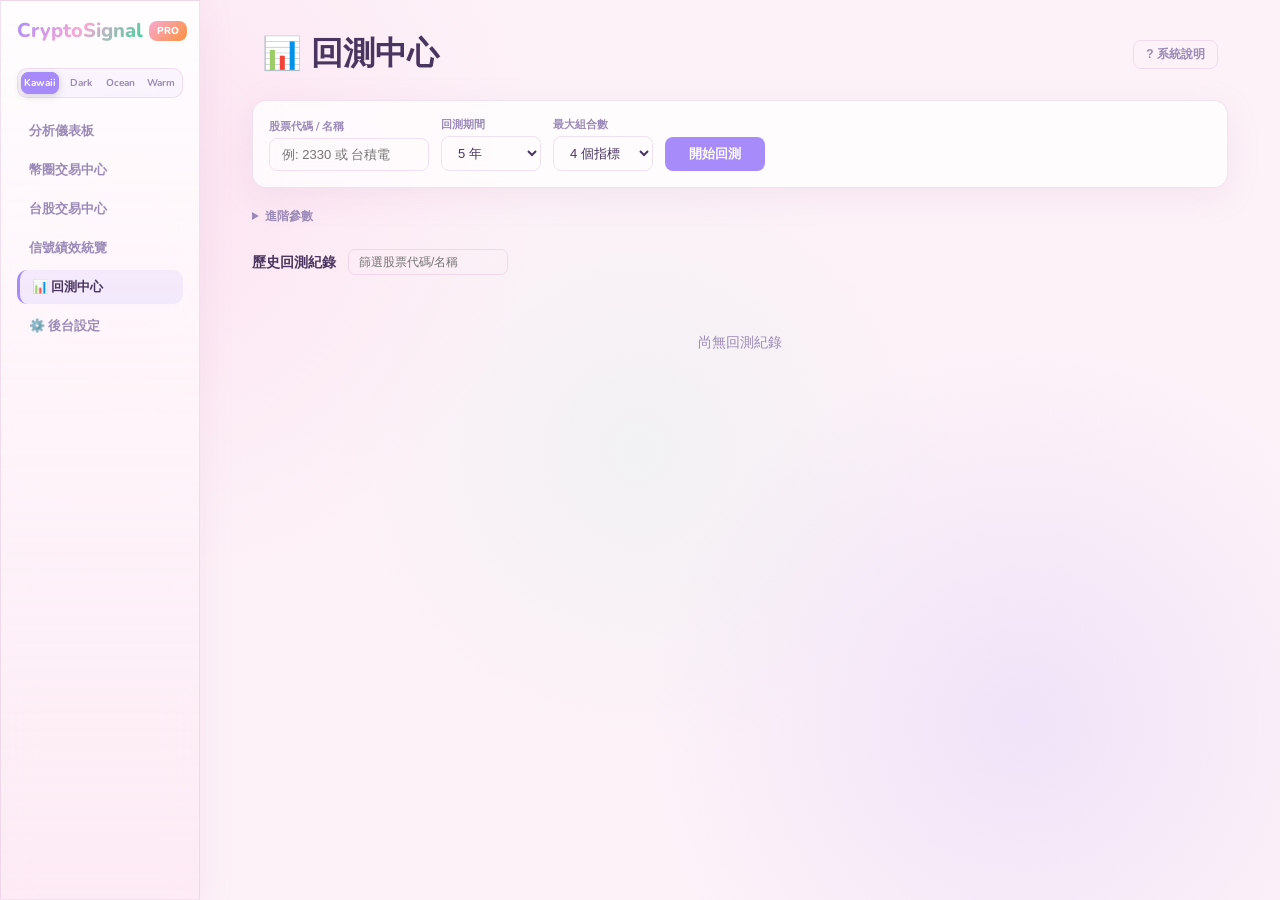
==== commit 8af350d2: "ui(sidebar): 側欄瘦身 + 主題按鈕縮小 + 選單字不換行 - sidebar 250→200px、padding 24→16，多出 50px 給主內容區 - logo 24→20px、m" ====
--- a/frontend/backtest.html
+++ b/frontend/backtest.html
@@ -327,7 +327,7 @@
             </div>
             <div class="theme-switcher">
                 <button class="theme-btn active" data-theme-value="kawaii">Kawaii</button>
-                <button class="theme-btn" data-theme-value="pro-dark">Pro Dark</button>
+                <button class="theme-btn" data-theme-value="pro-dark">Dark</button>
                 <button class="theme-btn" data-theme-value="ocean">Ocean</button>
                 <button class="theme-btn" data-theme-value="warm">Warm</button>
             </div>
--- a/frontend/style.css
+++ b/frontend/style.css
@@ -210,8 +210,8 @@
 
 /* Sidebar */
 .sidebar {
-    width: 250px;
-    padding: 24px;
+    width: 200px;
+    padding: 16px;
     display: flex;
     flex-direction: column;
     border-right: 1.5px solid var(--border-color);
@@ -423,12 +423,12 @@
 }
 
 .logo {
-    font-size: 24px;
+    font-size: 20px;
     font-weight: 800;
-    margin-bottom: 40px;
-    display: flex;
-    align-items: center;
-    gap: 8px;
+    margin-bottom: 24px;
+    display: flex;
+    align-items: center;
+    gap: 6px;
 }
 
 .glow-text {
@@ -480,17 +480,21 @@
 .nav-menu {
     display: flex;
     flex-direction: column;
-    gap: 8px;
+    gap: 5px;
     flex: 1;
 }
 
 .nav-item {
     text-decoration: none;
     color: var(--text-muted);
-    padding: 12px 16px;
-    border-radius: 12px;
+    padding: 8px 12px;
+    border-radius: 10px;
     transition: all 0.3s ease;
     font-weight: 600;
+    font-size: 13px;
+    white-space: nowrap;
+    overflow: hidden;
+    text-overflow: ellipsis;
 }
 
 .nav-item:hover,
@@ -692,6 +696,78 @@
 .price-value {
     font-size: 24px;
     font-weight: 800;
+}
+
+.price-block {
+    display: flex;
+    flex-direction: column;
+    align-items: flex-end;
+    gap: 2px;
+    line-height: 1.1;
+}
+
+.price-change {
+    font-size: 13px;
+    font-weight: 700;
+    color: var(--text-muted);
+    letter-spacing: 0.2px;
+}
+
+.price-change.up {
+    color: #10b981;
+}
+
+.price-change.down {
+    color: #ef4444;
+}
+
+.position-info {
+    margin: 0 24px 12px 24px;
+    padding: 10px 14px;
+    background: linear-gradient(90deg, rgba(16, 185, 129, 0.10), rgba(16, 185, 129, 0.04));
+    border: 1px solid rgba(16, 185, 129, 0.35);
+    border-radius: 12px;
+    font-size: 13px;
+    display: flex;
+    align-items: center;
+    gap: 10px;
+    flex-wrap: wrap;
+}
+
+.position-info .pi-label {
+    font-weight: 700;
+    color: #10b981;
+}
+
+.position-info .pi-detail {
+    color: var(--text-main);
+}
+
+.position-info .pi-pl {
+    margin-left: auto;
+    font-weight: 700;
+}
+
+.position-info .pi-pl.up {
+    color: #10b981;
+}
+
+.position-info .pi-pl.down {
+    color: #ef4444;
+}
+
+.position-info .pi-multi {
+    display: flex;
+    flex-direction: column;
+    gap: 4px;
+    width: 100%;
+}
+
+.position-info .pi-line {
+    display: flex;
+    align-items: center;
+    gap: 10px;
+    flex-wrap: wrap;
 }
 
 .timeframe-sections {
@@ -1993,28 +2069,28 @@
 /* === Theme Switcher === */
 .theme-switcher {
     display: flex;
-    gap: 6px;
-    margin-bottom: 20px;
-    padding: 4px;
+    gap: 3px;
+    margin-bottom: 16px;
+    padding: 3px;
     background: rgba(167, 139, 250, 0.06);
-    border-radius: 12px;
+    border-radius: 10px;
     border: 1.5px solid var(--border-color);
 }
 
 .theme-btn {
     flex: 1;
-    padding: 6px 4px;
+    padding: 4px 2px;
     border: 1.5px solid transparent;
-    border-radius: 8px;
+    border-radius: 7px;
     background: transparent;
     color: var(--text-muted);
-    font-size: 11px;
+    font-size: 10px;
     font-weight: 700;
     cursor: pointer;
     transition: all 0.25s ease;
     font-family: inherit;
     text-align: center;
-    line-height: 1.3;
+    line-height: 1.2;
 }
 
 .theme-btn:hover {
@@ -2263,6 +2339,66 @@
     color: var(--bull-color, #26a69a);
     font-weight: 700;
 }
+/* 今日被完全剔除可收合區塊 */
+.aetf-removed-section {
+    margin: 0 0 12px;
+    background: rgba(248,113,113,0.06);
+    border: 1px solid rgba(248,113,113,0.25);
+    border-radius: 10px;
+    padding: 8px 12px;
+}
+.aetf-removed-section summary {
+    cursor: pointer;
+    font-size: 13px;
+    font-weight: 600;
+    color: #f87171;
+    list-style: none;
+    display: flex;
+    align-items: center;
+    gap: 8px;
+}
+.aetf-removed-section summary::-webkit-details-marker { display: none; }
+.aetf-removed-section summary::after {
+    content: '▼';
+    margin-left: auto;
+    font-size: 10px;
+    transition: transform 0.2s;
+}
+.aetf-removed-section[open] summary::after { transform: rotate(180deg); }
+.aetf-removed-icon { font-size: 14px; }
+.aetf-removed-hint {
+    margin-left: 6px;
+    font-size: 11px;
+    color: var(--text-muted);
+    font-weight: 400;
+}
+.aetf-removed-list {
+    margin-top: 8px;
+    display: flex;
+    flex-direction: column;
+    gap: 4px;
+}
+.aetf-removed-row {
+    display: flex;
+    align-items: center;
+    gap: 8px;
+    font-size: 12px;
+    padding: 4px 6px;
+    border-radius: 6px;
+    cursor: pointer;
+    transition: background 0.15s;
+}
+.aetf-removed-row:hover { background: rgba(248,113,113,0.10); }
+.aetf-removed-by {
+    color: var(--text-muted);
+    font-size: 11px;
+    margin-left: auto;
+}
+.aetf-prev-date {
+    margin-left: 6px;
+    color: var(--text-muted);
+    font-size: 11px;
+}
 .screener-refresh-btn {
     margin-left: auto;
     background: transparent;
@@ -2285,7 +2421,7 @@
 }
 .screener-categories {
     display: grid;
-    grid-template-columns: repeat(auto-fill, minmax(260px, 1fr));
+    grid-template-columns: repeat(3, 1fr);
     gap: 12px;
 }
 .screener-cat-card {
@@ -2344,6 +2480,13 @@
 .screener-stock-row.screener-highlight {
     background: rgba(139, 92, 246, 0.18);
     outline: 1.5px solid rgba(139, 92, 246, 0.35);
+}
+/* 主頁當前股票：在所有超選區塊高亮 + 排名 badge */
+.screener-stock-row.screener-current {
+    background: linear-gradient(90deg, rgba(245, 166, 35, 0.22), rgba(245, 166, 35, 0.06));
+    outline: 1.5px solid rgba(245, 166, 35, 0.5);
+    box-shadow: 0 0 0 2px rgba(245, 166, 35, 0.1);
+    position: relative;
 }
 .screener-stock-sym {
     font-size: 12px;
@@ -2388,6 +2531,32 @@
     text-align: center;
     white-space: nowrap;
     flex-shrink: 0;
+    cursor: help;
+}
+/* 全持有特殊樣式（金色，最強共識） */
+.aetf-etf-count-all {
+    color: #fbbf24;
+    background: rgba(251,191,36,0.15);
+    border-color: rgba(251,191,36,0.5);
+}
+/* 超選頁的小 ETF chip */
+.screener-etf-chip {
+    font-size: 9px;
+    font-weight: 700;
+    letter-spacing: 0.3px;
+    color: #38bdf8;
+    background: rgba(56,189,248,0.10);
+    border: 1px solid rgba(56,189,248,0.3);
+    border-radius: 8px;
+    padding: 1px 6px;
+    white-space: nowrap;
+    flex-shrink: 0;
+    cursor: help;
+}
+.screener-etf-chip-all {
+    color: #fbbf24;
+    background: rgba(251,191,36,0.13);
+    border-color: rgba(251,191,36,0.5);
 }
 .screener-days-badge {
     font-size: 10px;
@@ -2399,6 +2568,29 @@
     padding: 1px 6px;
     white-space: nowrap;
     flex-shrink: 0;
+}
+/* 主動 ETF 今日異動 badge：🆕 新買進 / ➖ 賣出 */
+.screener-etf-event {
+    font-size: 9px;
+    font-weight: 800;
+    letter-spacing: 0.3px;
+    border-radius: 8px;
+    padding: 1px 5px;
+    margin-left: 2px;
+    white-space: nowrap;
+    flex-shrink: 0;
+    cursor: help;
+}
+.screener-etf-event-add {
+    color: #34d399;
+    background: rgba(52,211,153,0.15);
+    border: 1px solid rgba(52,211,153,0.45);
+    animation: screener-new-pulse 2s ease-in-out 3;
+}
+.screener-etf-event-remove {
+    color: #f87171;
+    background: rgba(248,113,113,0.13);
+    border: 1px solid rgba(248,113,113,0.4);
 }
 /* NEW 新進榜標籤 */
 .screener-new-badge {
@@ -2491,6 +2683,45 @@
     background: var(--text-muted);
     color: var(--bg-primary);
 }
+
+/* 主信號卡：顯示當前股票在超選哪些類別入榜 */
+.screener-presence {
+    display: flex;
+    flex-wrap: wrap;
+    gap: 6px;
+    padding: 0 24px 12px;
+}
+.screener-presence:empty { display: none; }
+.screener-presence-chip {
+    display: inline-flex;
+    align-items: center;
+    gap: 4px;
+    padding: 3px 9px;
+    border-radius: 12px;
+    font-size: 11px;
+    background: rgba(80, 200, 120, 0.12);
+    color: var(--accent, #50c878);
+    border: 1px solid rgba(80, 200, 120, 0.32);
+    cursor: pointer;
+    transition: background 0.15s, transform 0.1s;
+    user-select: none;
+}
+.screener-presence-chip:hover {
+    background: rgba(80, 200, 120, 0.22);
+    transform: translateY(-1px);
+}
+.screener-presence-chip.warn {
+    background: rgba(244, 67, 54, 0.12);
+    color: #ff7676;
+    border-color: rgba(244, 67, 54, 0.32);
+}
+.screener-presence-chip.warn:hover {
+    background: rgba(244, 67, 54, 0.2);
+}
+.screener-presence-chip .chip-rank {
+    font-weight: 700;
+    opacity: 0.9;
+}
 .screener-stock-row .screener-rank:nth-child(1) { background: #f5a623; }
 .screener-ranking-card .screener-stock-row:nth-child(1) .screener-rank { background: #f5a623; }
 .screener-ranking-card .screener-stock-row:nth-child(2) .screener-rank { background: #aab2bd; }
@@ -2515,6 +2746,11 @@
     background: rgba(100,108,255,0.08);
 }
 
+@media (max-width: 1200px) {
+    .screener-categories {
+        grid-template-columns: repeat(2, 1fr);
+    }
+}
 @media (max-width: 768px) {
     .screener-categories {
         grid-template-columns: 1fr;
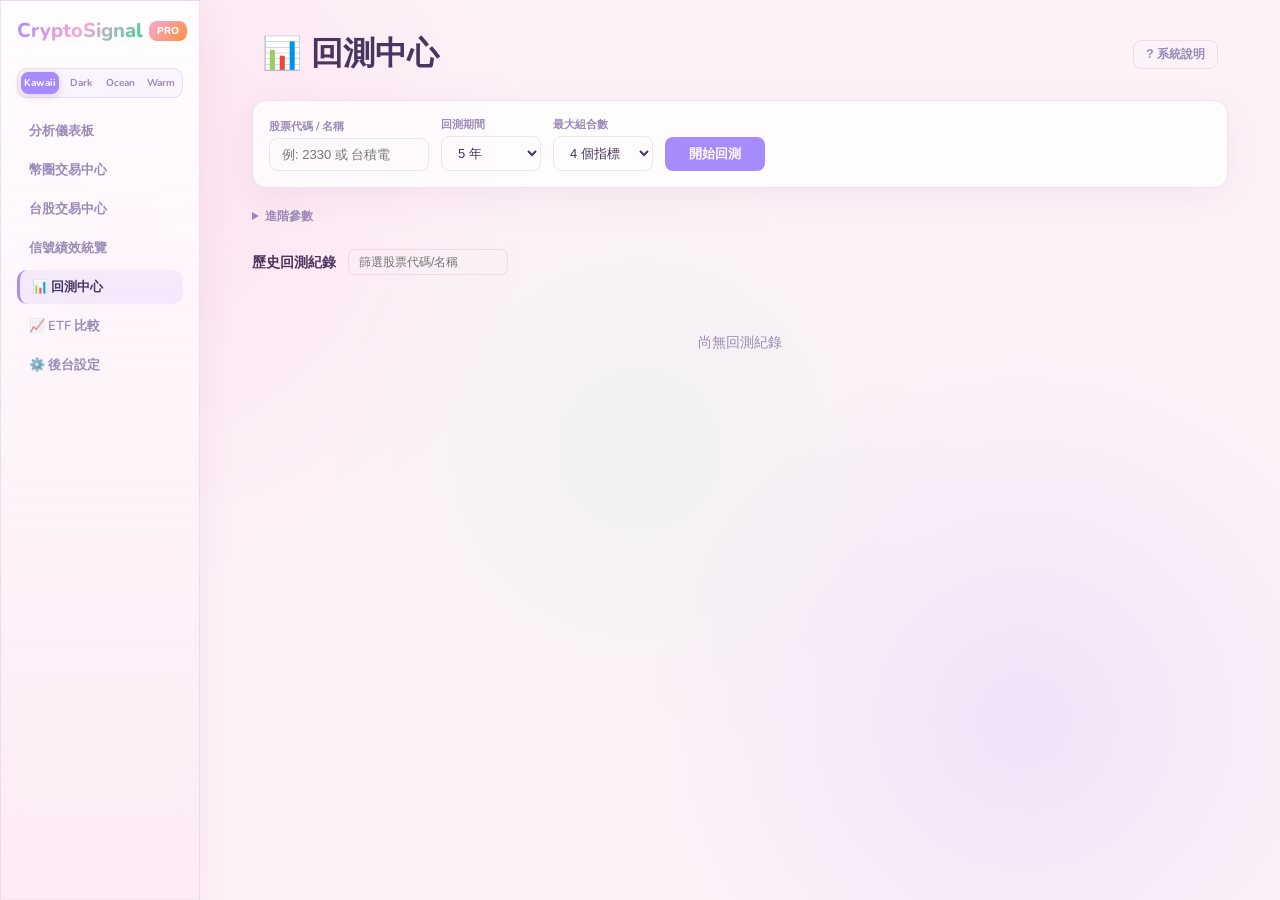
==== commit 7697eece: "feat(etf): ETF vs 大盤 區間表現比較頁（抗跌/領漲，可自訂 ETF） 需求：隨時可查「我的 ETF 在某段期間 vs 大盤」漲跌幅，且能自己新增 ETF。  後端： - etf_co" ====
--- a/frontend/backtest.html
+++ b/frontend/backtest.html
@@ -337,6 +337,7 @@
                 <a href="sector_trading.html" class="nav-item">台股交易中心</a>
                 <a href="signal_performance.html" class="nav-item">信號績效統覽</a>
                 <a href="backtest.html" class="nav-item active">📊 回測中心</a>
+                <a href="etf_compare.html" class="nav-item">📈 ETF 比較</a>
                 <a href="settings.html" class="nav-item">⚙️ 後台設定</a>
             </nav>
         </aside>
--- a/frontend/style.css
+++ b/frontend/style.css
@@ -2592,6 +2592,34 @@
     background: rgba(248,113,113,0.13);
     border: 1px solid rgba(248,113,113,0.4);
 }
+/* 近 7 日累計異動 — 比今日 badge 更低調（描邊為主，無填色 pulse），讓今日 badge 仍然搶眼 */
+.screener-etf-event-7d {
+    font-size: 9px;
+    font-weight: 700;
+    letter-spacing: 0.2px;
+    border-radius: 8px;
+    padding: 1px 5px;
+    margin-left: 2px;
+    white-space: nowrap;
+    flex-shrink: 0;
+    cursor: help;
+    background: transparent;
+}
+.screener-etf-event-7d-add {
+    color: #6ee7b7;
+    border: 1px dashed rgba(110,231,183,0.55);
+}
+.screener-etf-event-7d-remove {
+    color: #fca5a5;
+    border: 1px dashed rgba(252,165,165,0.55);
+}
+@media (max-width: 768px) {
+    /* 手機版讓 7d badge 進一步縮小，避免擠掉股名 */
+    .screener-etf-event-7d {
+        font-size: 8px;
+        padding: 0 4px;
+    }
+}
 /* NEW 新進榜標籤 */
 .screener-new-badge {
     font-size: 9px;
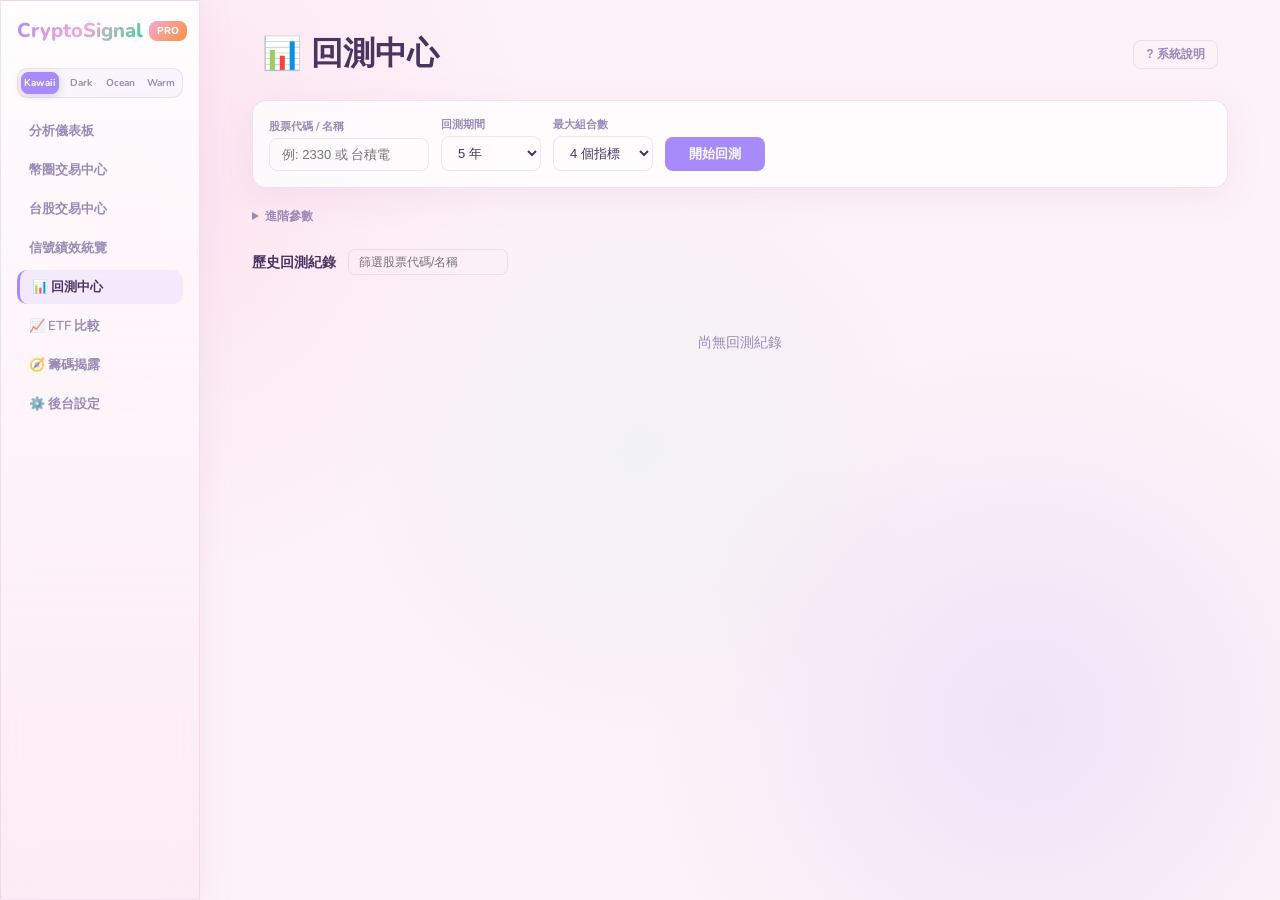
==== commit 7e2be52e: "feat(chip): 大盤籌碼揭露頁 Phase 1（市場層級，純揭露不判斷） 需求：看不同籌碼走向、新一頁揭露、先不加買賣判斷。先做免費可得、最相關於 推敲大盤走勢的三項市場層級指標（官股需付費分" ====
--- a/frontend/backtest.html
+++ b/frontend/backtest.html
@@ -338,6 +338,7 @@
                 <a href="signal_performance.html" class="nav-item">信號績效統覽</a>
                 <a href="backtest.html" class="nav-item active">📊 回測中心</a>
                 <a href="etf_compare.html" class="nav-item">📈 ETF 比較</a>
+                <a href="chip_disclosure.html" class="nav-item">🧭 籌碼揭露</a>
                 <a href="settings.html" class="nav-item">⚙️ 後台設定</a>
             </nav>
         </aside>
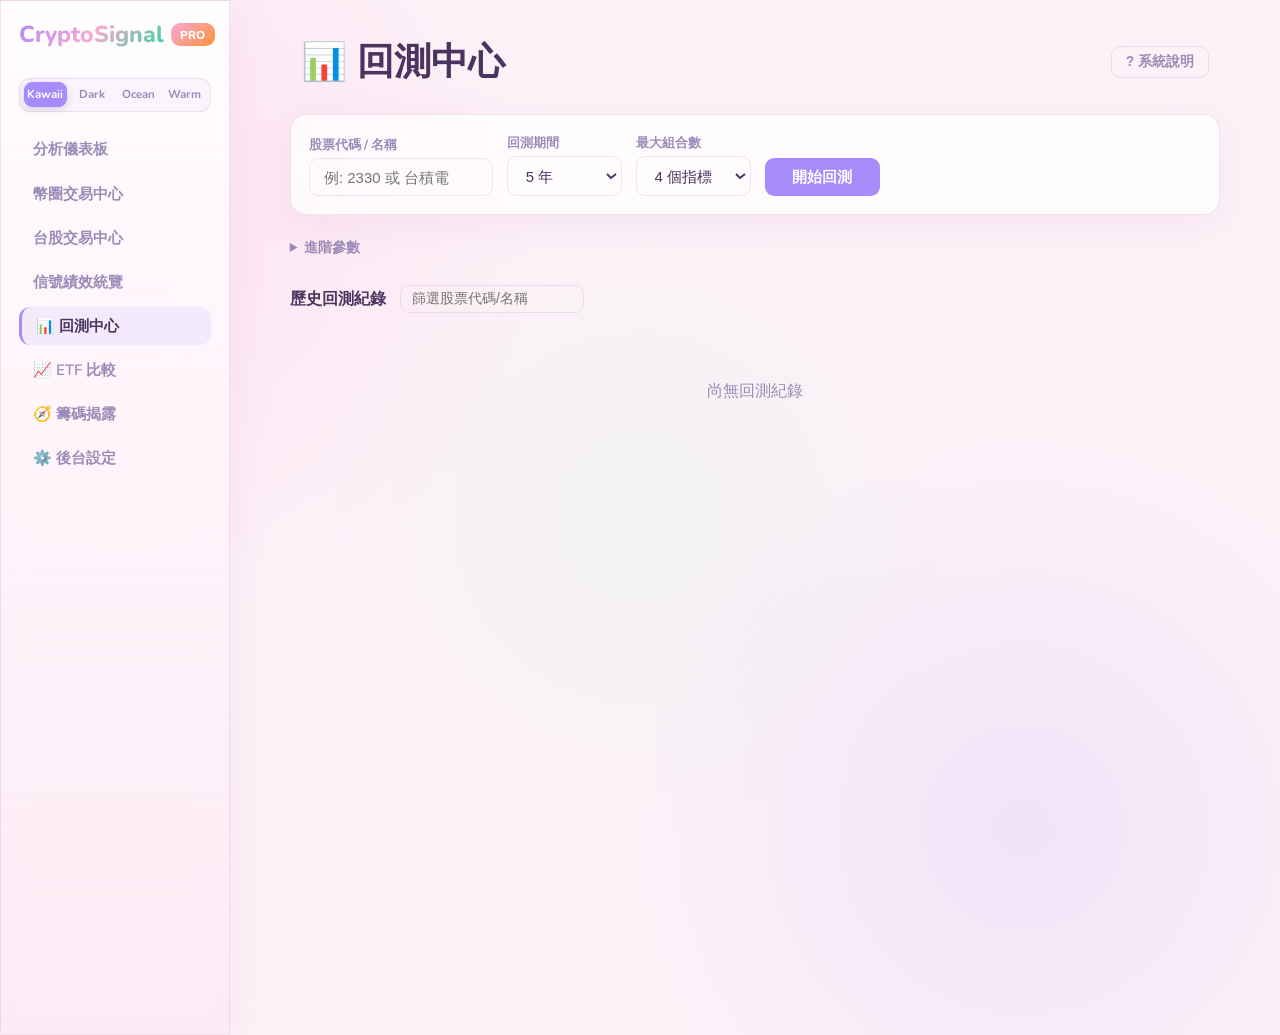
==== commit e6b55581: "fix: 修復超選/分析卡版面塌陷、籌碼資料來源與上櫃代號截斷 ## 版面（截圖回報） CSS grid 的 `1fr` 最小值是 min-content，中文可逐字斷行，所以「內容最短的 欄位」會被" ====
--- a/frontend/backtest.html
+++ b/frontend/backtest.html
@@ -540,7 +540,7 @@
             acIndex = -1;
             dropdown.innerHTML = acResults.map((r, i) =>
                 `<div class="symbol-option" data-idx="${i}" onmousedown="selectOption(acResults[${i}])">
-                    <span><span class="so-code">${r.symbol.replace('.TW','').replace('.TWO','')}</span> <span class="so-name">${r.name}</span></span>
+                    <span><span class="so-code">${r.symbol.replace(/\.TWO?$/, '')}</span> <span class="so-name">${r.name}</span></span>
                     ${r.sector ? `<span class="so-sector">${r.sector}</span>` : ''}
                 </div>`
             ).join('');
@@ -911,14 +911,14 @@
                 const retClass = c.avg_return_pct >= 0 ? 'pos' : 'neg';
                 const bestClass = c.best_return_pct >= 0 ? 'pos' : 'neg';
                 const bestLabel = c.best_symbol_name
-                    ? `${c.best_symbol.replace('.TW','')} ${c.best_symbol_name}`
-                    : c.best_symbol.replace('.TW','');
+                    ? `${c.best_symbol.replace(/\.TWO?$/, '')} ${c.best_symbol_name}`
+                    : c.best_symbol.replace(/\.TWO?$/, '');
 
                 // 第 1 名的股票標籤
                 const stockTags = c.first_place.map(fp => {
                     const label = fp.symbol_name
-                        ? `${fp.symbol.replace('.TW','')} ${fp.symbol_name}`
-                        : fp.symbol.replace('.TW','');
+                        ? `${fp.symbol.replace(/\.TWO?$/, '')} ${fp.symbol_name}`
+                        : fp.symbol.replace(/\.TWO?$/, '');
                     const cls = fp.return_pct >= 0 ? '' : ' neg';
                     return `<span class="stock-tag${cls}">${label} ${fmtPct(fp.return_pct)}</span>`;
                 }).join('');
--- a/frontend/style.css
+++ b/frontend/style.css
@@ -150,6 +150,10 @@
 }
 
 body {
+    /* 全域 UI 放大（2026-07-04 用戶反映字級偏小：主力 11-12px 長時間看盤吃力）。
+       整體等比縮放（含排版）；要調大小改這一個值即可：1 = 原始、1.15 = +15%。
+       媒體查詢斷點不受 zoom 影響；已確認無 100vw 用法。 */
+    zoom: 1.15;
     font-family: 'Nunito', 'Inter', sans-serif;
     background-color: var(--bg-dark);
     color: var(--text-main);
@@ -2419,15 +2423,26 @@
     opacity: 0.5;
     cursor: not-allowed;
 }
+/* 原本是 repeat(3, 1fr)。`1fr` 的最小值是 min-content，卡片內的列（代號/名稱/
+   徽章/highlight 都 nowrap）會把每個欄軌撐到 ~570px，三欄合計遠超過 .main-content
+   可視寬度，最右邊那一欄因此被推出畫面（截圖看到的右側被切掉）。
+   改用 auto-fit + 400px 下限：欄數由容器實際寬度決定，一張卡至少有 ~360px 內容寬，
+   足夠放下固定元素（分數/代號/名稱/徽章約 255px）再留約 100px 給 highlight。
+   固定三欄時 highlight 只剩不到 20px（實測 1440 下 55 列有 44 列如此）＝等於看不見。
+   注意：全站 body{zoom:1.15} 會讓 media query 的判斷寬度與實際版面差 15%，
+   auto-fit 讀的是容器真實寬度，比斷點可靠。 */
 .screener-categories {
     display: grid;
-    grid-template-columns: repeat(3, 1fr);
+    /* min(400px, 100%) 讓容器窄於 400px 時（Windows 傳統捲軸 + 200px 側欄，
+       約 770px 視窗會落在這個帶）欄寬跟著容器縮，不會硬撐出水平捲軸 */
+    grid-template-columns: repeat(auto-fit, minmax(min(400px, 100%), 1fr));
     gap: 12px;
 }
 .screener-cat-card {
     padding: 12px 14px;
     border-radius: 14px;
     transition: transform 0.2s, box-shadow 0.2s;
+    min-width: 0;
 }
 .screener-cat-card:hover {
     transform: translateY(-2px);
@@ -2488,16 +2503,30 @@
     box-shadow: 0 0 0 2px rgba(245, 166, 35, 0.1);
     position: relative;
 }
+/* 卡片是 3 欄 grid，列內元素（代號 40px + 名稱 48px + 分數 + ETF/NEW 徽章 +
+   highlight 140px）加總常超過卡片可用寬度。這裡讓名稱與 highlight 可壓縮、
+   並把溢出收在列內，否則整條 flex row 會直接切在卡片右緣（截圖問題）。
+   徽章維持 flex-shrink:0；tooltip 走 body 層 position:fixed，不受 overflow 影響。 */
+.screener-cat-stocks { min-width: 0; }
+.screener-stock-row { min-width: 0; overflow: hidden; }
 .screener-stock-sym {
     font-size: 12px;
     font-weight: 700;
     color: var(--accent);
     min-width: 40px;
+    flex-shrink: 0;
 }
 .screener-stock-name {
     font-size: 11px;
     color: var(--text-main);
+    /* 名稱是辨識標的的關鍵，不參與壓縮（要縮先縮右側的 highlight）；
+       超長名稱（如「台新臺灣IC...」）自己 ellipsis，不撐開整列 */
     min-width: 48px;
+    flex-shrink: 0;
+    max-width: 90px;
+    white-space: nowrap;
+    overflow: hidden;
+    text-overflow: ellipsis;
 }
 .screener-stock-score {
     font-size: 10px;
@@ -2518,6 +2547,9 @@
     overflow: hidden;
     text-overflow: ellipsis;
     max-width: 140px;
+    /* min-width:0 才會真的被壓縮並顯示 ellipsis（否則以內容寬度撐開整列） */
+    flex: 0 1 auto;
+    min-width: 0;
 }
 .aetf-etf-count {
     font-size: 10px;
@@ -2557,6 +2589,22 @@
     color: #fbbf24;
     background: rgba(251,191,36,0.13);
     border-color: rgba(251,191,36,0.5);
+}
+/* ETF 榜標籤：區分屬於哪種前10（規模/贏大盤/主動嚴選） */
+.etf-top-badge.etf-top-aum {
+    color: #fbbf24;
+    background: rgba(251,191,36,0.12);
+    border-color: rgba(251,191,36,0.45);
+}
+.etf-top-badge.etf-top-beat {
+    color: #34d399;
+    background: rgba(52,211,153,0.12);
+    border-color: rgba(52,211,153,0.45);
+}
+.etf-top-badge.etf-top-alpha {
+    color: #a78bfa;
+    background: rgba(167,139,250,0.12);
+    border-color: rgba(167,139,250,0.45);
 }
 .screener-days-badge {
     font-size: 10px;
@@ -2774,14 +2822,13 @@
     background: rgba(100,108,255,0.08);
 }
 
-@media (max-width: 1200px) {
+/* 原本這裡有 @media (max-width:1200px) 把超選卡片固定成 2 欄；
+   欄數已改由 auto-fit 依容器實際寬度決定（斷點看的是實體視窗寬度，
+   與 body{zoom:1.15} 後的版面差 15%，會誤判），故移除。 */
+@media (max-width: 768px) {
+    /* 容器可能窄於 auto-fit 的 400px 下限，明確收成一欄避免溢出 */
     .screener-categories {
-        grid-template-columns: repeat(2, 1fr);
-    }
-}
-@media (max-width: 768px) {
-    .screener-categories {
-        grid-template-columns: 1fr;
+        grid-template-columns: minmax(0, 1fr);
     }
     .screener-ranking-card .screener-cat-stocks {
         grid-template-columns: 1fr;
@@ -2821,22 +2868,29 @@
     padding-left: 2px;
 }
 
+/* 用 auto-fit + minmax 而非固定欄數：`1fr` 的最小值是 min-content，
+   而中文（如「籌碼面」）的 min-content 只有一個字寬，所以固定 5 欄在視窗不夠寬時
+   會把內容最短的那張卡（籌碼面全是「—」佔位符）壓成一條、標題直向排列（截圖問題）。
+   auto-fit 會在寬度不足時自動減少欄數換行，而不是無限壓縮欄寬。
+   注意：全站 body{zoom:1.15} 不會觸發 media query 重算，但會縮小容器的 CSS 像素寬度，
+   auto-fit 讀得到，因此比斷點寫死更可靠。 */
 .tla-grid {
     display: grid;
-    grid-template-columns: repeat(3, 1fr);
+    grid-template-columns: repeat(auto-fit, minmax(240px, 1fr));
     gap: 14px;
 }
 .tla-grid.tla-grid-4 {
-    grid-template-columns: repeat(2, 1fr);
+    grid-template-columns: repeat(auto-fit, minmax(280px, 1fr));
 }
 .tla-grid.tla-grid-5 {
-    grid-template-columns: repeat(5, 1fr);
+    grid-template-columns: repeat(auto-fit, minmax(200px, 1fr));
 }
 
 .tla-card {
     padding: 14px 16px;
     border-radius: 14px;
     transition: transform 0.2s, box-shadow 0.2s;
+    min-width: 0;   /* grid item 預設 min-width:auto，會被內容撐出欄外 */
 }
 
 .tla-card:hover {
@@ -2861,6 +2915,7 @@
     font-size: 13px;
     font-weight: 700;
     color: var(--text-main);
+    white-space: nowrap;   /* 中文標題不逐字斷行成直排 */
 }
 
 .tla-body {
@@ -2879,6 +2934,7 @@
 .tla-row-label {
     color: var(--text-muted);
     font-size: 11px;
+    white-space: nowrap;   /* 「外資30日」等標籤不逐字斷行 */
 }
 
 .tla-row-value {
@@ -3048,8 +3104,12 @@
 }
 
 @media (max-width: 768px) {
-    .tla-grid {
-        grid-template-columns: 1fr;
+    /* 要寫成 .tla-grid.tla-grid-5 才有足夠 specificity 蓋掉上面的 auto-fit 規則；
+       只寫 .tla-grid 會輸給 .tla-grid.tla-grid-5（實際使用的就是這個變體）。 */
+    .tla-grid,
+    .tla-grid.tla-grid-4,
+    .tla-grid.tla-grid-5 {
+        grid-template-columns: minmax(0, 1fr);
     }
     .tla-recommendation {
         padding: 12px 14px;
